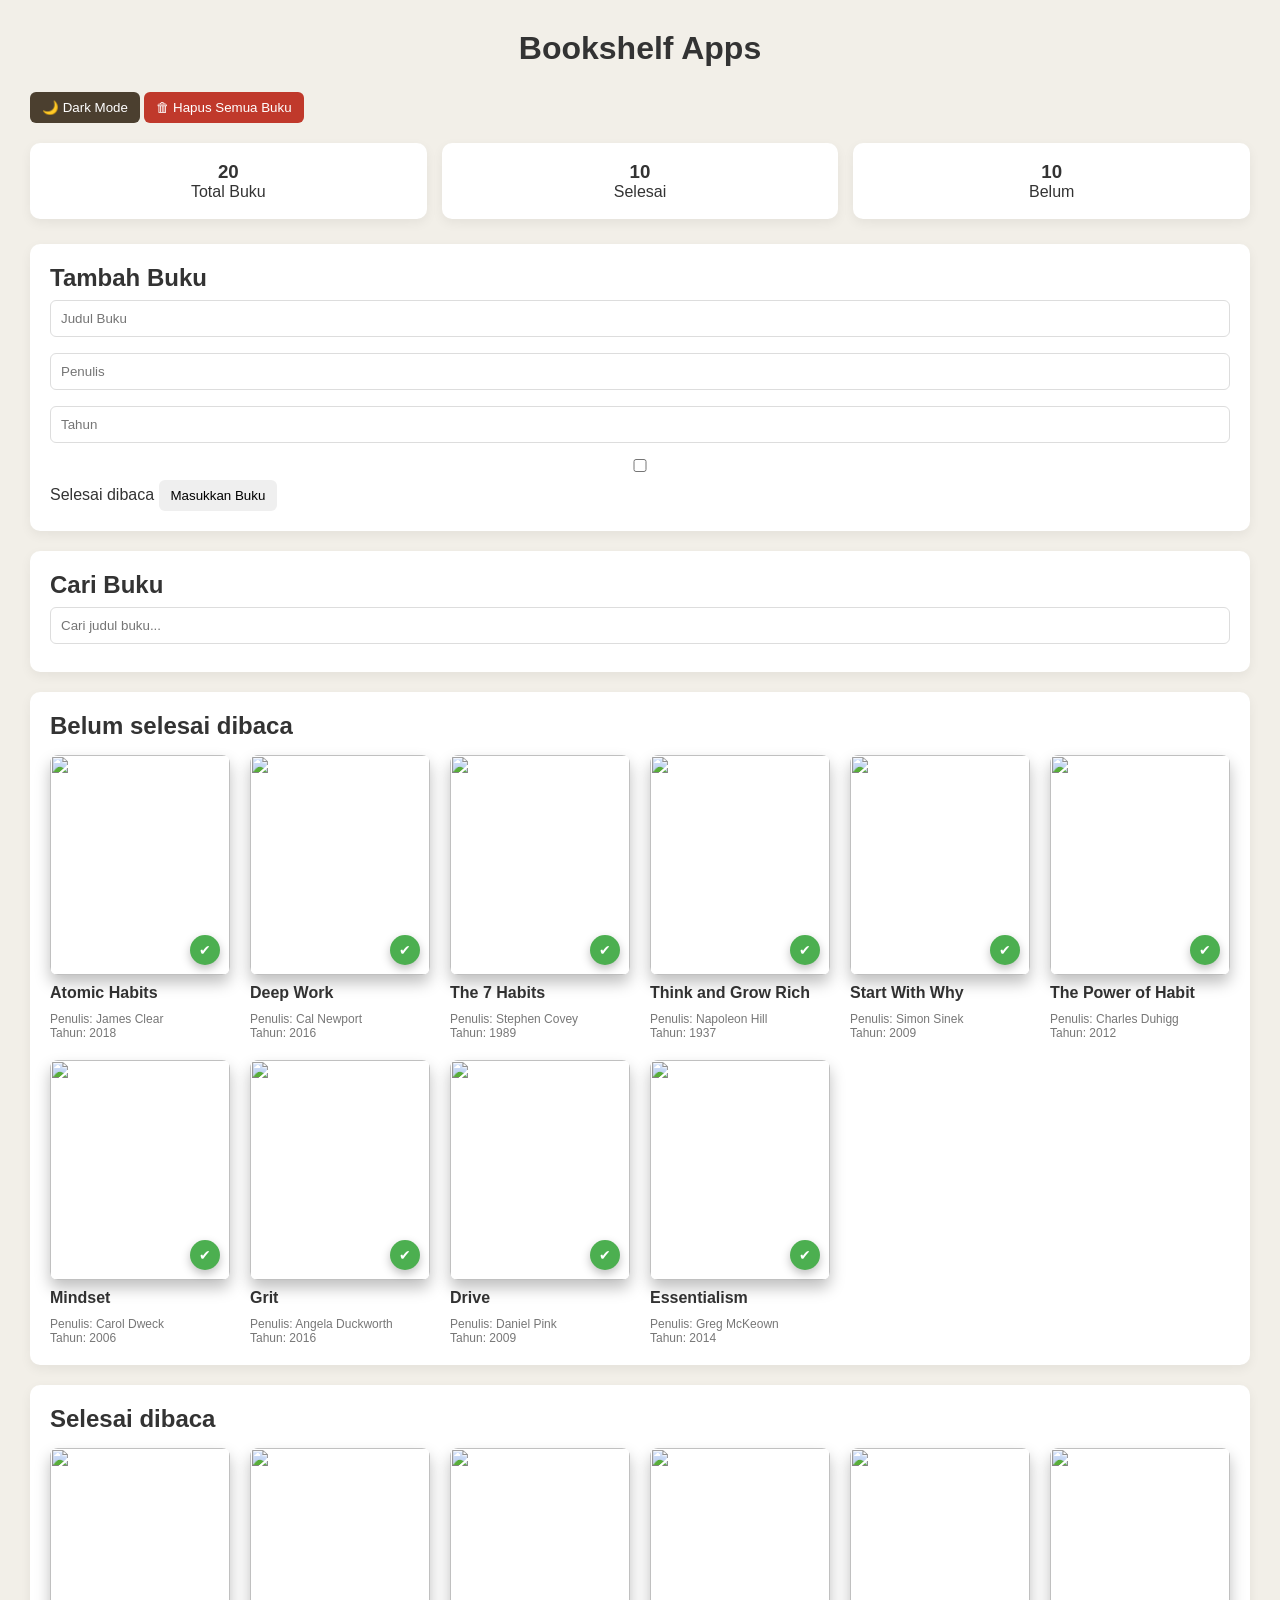
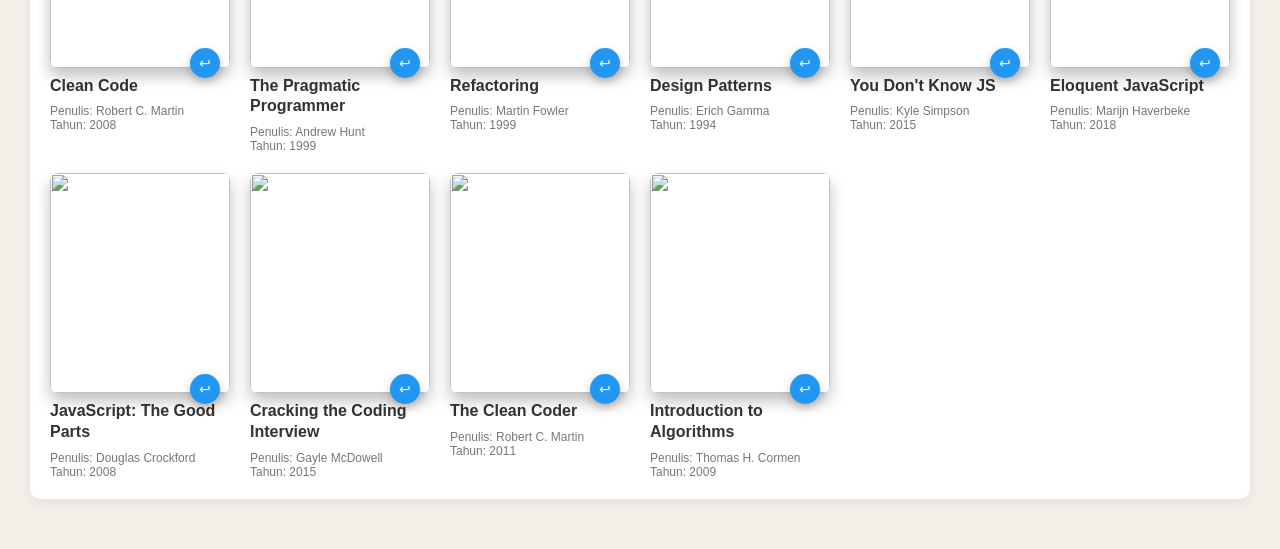
==== index.html @ 5ca9732f "add script and css" ====
<!DOCTYPE html>
<html lang="id">
<head>
  <meta charset="UTF-8">
  <meta name="viewport" content="width=device-width, initial-scale=1.0">
  <title>Bookshelf Apps</title>
  <link rel="stylesheet" href="style.css">
</head>

<body>

<h1>Bookshelf Apps</h1>

<button id="toggleDark">🌙 Dark Mode</button>
<button id="resetBooks">🗑 Hapus Semua Buku</button>

<div class="stats">

  <div class="stat">
    <h3 id="totalBooks">0</h3>
    <p>Total Buku</p>
  </div>

  <div class="stat">
    <h3 id="completeBooks">0</h3>
    <p>Selesai</p>
  </div>

  <div class="stat">
    <h3 id="incompleteBooks">0</h3>
    <p>Belum</p>
  </div>

</div>

<section>
<h2>Tambah Buku</h2>

<form id="bookForm" data-testid="bookForm">

<input
id="bookFormTitle"
data-testid="bookFormTitleInput"
type="text"
placeholder="Judul Buku"
required
>

<input
id="bookFormAuthor"
data-testid="bookFormAuthorInput"
type="text"
placeholder="Penulis"
required
>

<input
id="bookFormYear"
data-testid="bookFormYearInput"
type="number"
placeholder="Tahun"
required
>

<label>
<input
id="bookFormIsComplete"
data-testid="bookFormIsCompleteCheckbox"
type="checkbox"
>
Selesai dibaca
</label>

<button
id="bookFormSubmit"
data-testid="bookFormSubmitButton"
type="submit"
>
Masukkan Buku
</button>

</form>
</section>

<section>

<h2>Cari Buku</h2>

<input
id="searchBookTitle"
data-testid="searchBookFormTitleInput"
type="text"
placeholder="Cari judul buku..."
>

</section>

<div class="bookshelf-container">

<section class="shelf">

<h2>Belum selesai dibaca</h2>

<div
id="incompleteBookList"
data-testid="incompleteBookList"
></div>

</section>

<section class="shelf">

<h2>Selesai dibaca</h2>

<div
id="completeBookList"
data-testid="completeBookList"
></div>

</section>

</div>

<div id="editModal" class="modal">

<div class="modal-content">

<h2>Edit Buku</h2>

<input id="editTitle" type="text" placeholder="Judul Buku">
<input id="editAuthor" type="text" placeholder="Penulis">
<input id="editYear" type="number" placeholder="Tahun">

<label>
<input id="editComplete" type="checkbox">
Selesai dibaca
</label>

<div class="modal-buttons">
<button id="saveEdit">Simpan</button>
<button class="cancel-btn" onclick="closeModal()">Batal</button>
</div>

</div>

</div>

<script src="main.js"></script>

</body>
</html>
---- style.css ----
*{
box-sizing:border-box;
margin:0;
padding:0;
font-family:Segoe UI,Arial,sans-serif;
}

/* BODY */

body{
background:#f2efe8;
padding:30px;
color:#333;
}

.dark{
background:#1e1e1e;
color:#eee;
}

/* TITLE */

h1{
text-align:center;
margin-bottom:25px;
font-weight:600;
}

/* BUTTON */

button{
padding:8px 12px;
border:none;
border-radius:6px;
cursor:pointer;
}

/* DARK MODE */

#toggleDark{
margin-bottom:20px;
background:#4b3f2f;
color:white;
}

/* RESET BUTTON */

#resetBooks{
background:#c0392b;
color:white;
margin-bottom:20px;
}

/* STATS */

.stats{
display:flex;
gap:15px;
margin-bottom:25px;
}

.stat{
flex:1;
background:white;
padding:18px;
border-radius:10px;
text-align:center;
box-shadow:0 4px 12px rgba(0,0,0,0.06);
}

.dark .stat{
background:#2c2c2c;
}

/* SECTION */

section{
background:white;
padding:20px;
border-radius:10px;
margin-bottom:20px;
box-shadow:0 4px 12px rgba(0,0,0,0.06);
}

.dark section{
background:#2c2c2c;
}

/* INPUT */

input{
width:100%;
padding:10px;
margin:8px 0;
border:1px solid #ddd;
border-radius:6px;
}

/* BOOK GRID */

#incompleteBookList,
#completeBookList{
display:grid;
grid-template-columns:repeat(auto-fill,minmax(160px,1fr));
gap:20px;
margin-top:15px;
}

/* BOOK CARD */

.book{
position:relative;
display:flex;
flex-direction:column;

background:none;
border:none;
padding:0;

transition:0.2s;
}



.dark .book{
background:#2c2c2c;
border-color:#444;
}

.book:hover{
transform:translateY(-5px);
}

/* BOOK IMAGE */

.book img{
width:100%;
height:220px;
object-fit:cover;

border-radius:8px;

box-shadow:
0 8px 15px rgba(0,0,0,0.25);

margin-bottom:8px;
z-index: 1;
}

.book:hover img{
transform:scale(1.03);
}

/* BOOK TITLE */
.book h3{
margin-bottom:8px;
font-size:16px;
font-weight:600;

line-height:1.3;

}

/* BOOK TEXT */
.book p{
font-size:12px;
color:#777;
margin:0;
}

/* MENU BUTTON */

.menu-button{
position:absolute;
top:8px;
right:8px;
border:none;
background:none;
font-size:18px;
cursor:pointer;
opacity:0;
transition:0.2s;
z-index: 10;
}

.book:hover .menu-button{
opacity:1;
}

/* DROPDOWN MENU */

.book-menu{
position:absolute;
top:38px;
right:8px;

background:white;
border-radius:8px;

box-shadow:0 6px 20px rgba(0,0,0,0.15);

display:none;
flex-direction:column;
overflow:hidden;

z-index:10;
}

.book-menu button{
padding:8px 12px;
background:none;
border:none;
text-align:left;
font-size:13px;
cursor:pointer;
}

.book-menu button:hover{
background:#f3f3f3;
}

.book-menu.show{
display:flex;
}

.dark .book-menu{
background:#3a3a3a;
}

 /* BOOK MENU BUTTON */

.menu-button{
position:absolute;
top:8px;
right:8px;

background:rgba(0,0,0,0.5);
color:white;

border:none;
border-radius:6px;

width:26px;
height:26px;

display:flex;
align-items:center;
justify-content:center;

opacity:0;
transition:0.2s;
}

.book:hover .menu-button{
opacity:1;
}

.dark .book-menu button:hover{
background:#4a4a4a;
}

.book-menu.show{
display:flex;
}

.toggle-btn{

position:absolute;
bottom:75px;
right:10px;

width:30px;
height:30px;

border-radius:50%;
border:none;

background:#4CAF50;
color:white;

font-size:14px;

display:flex;
align-items:center;
justify-content:center;

cursor:pointer;

box-shadow:0 4px 10px rgba(0,0,0,0.25);

transition:0.2s;

z-index:5;

}

.toggle-btn:hover{

transform:scale(1.1);

}

.book.complete .toggle-btn{
background:#2196F3;
}

/* MODAL */

.modal{
position:fixed;
top:0;
left:0;
width:100%;
height:100%;
background:rgba(0,0,0,0.45);
backdrop-filter:blur(4px);
display:none;
justify-content:center;
align-items:center;
z-index:1000;
}

/* MODAL BOX */

.modal-content{
background:white;
padding:25px;
border-radius:12px;
width:320px;
box-shadow:0 10px 25px rgba(0,0,0,0.15);
animation:modalFade 0.25s ease;
}

.dark .modal-content{
background:#2c2c2c;
}

/* MODAL TITLE */

.modal-content h2{
text-align:center;
margin-bottom:15px;
}

/* MODAL INPUT */

.modal-content input{
margin-bottom:10px;
}

/* MODAL LABEL */

.modal-content label{
display:flex;
align-items:center;
gap:6px;
margin-bottom:15px;
font-size:14px;
}

/* MODAL BUTTONS */

.modal-buttons{
display:flex;
justify-content:flex-end;
gap:10px;
}

#saveEdit{
background:#4CAF50;
color:white;
}

.cancel-btn{
background:#ddd;
}

/* MODAL ANIMATION */

@keyframes modalFade{

from{
opacity:0;
transform:translateY(-10px) scale(0.95);
}

to{
opacity:1;
transform:translateY(0) scale(1);
}

}

/* MOBILE */

@media (max-width:600px){

#incompleteBookList,
#completeBookList{
grid-template-columns:1fr;
}

}
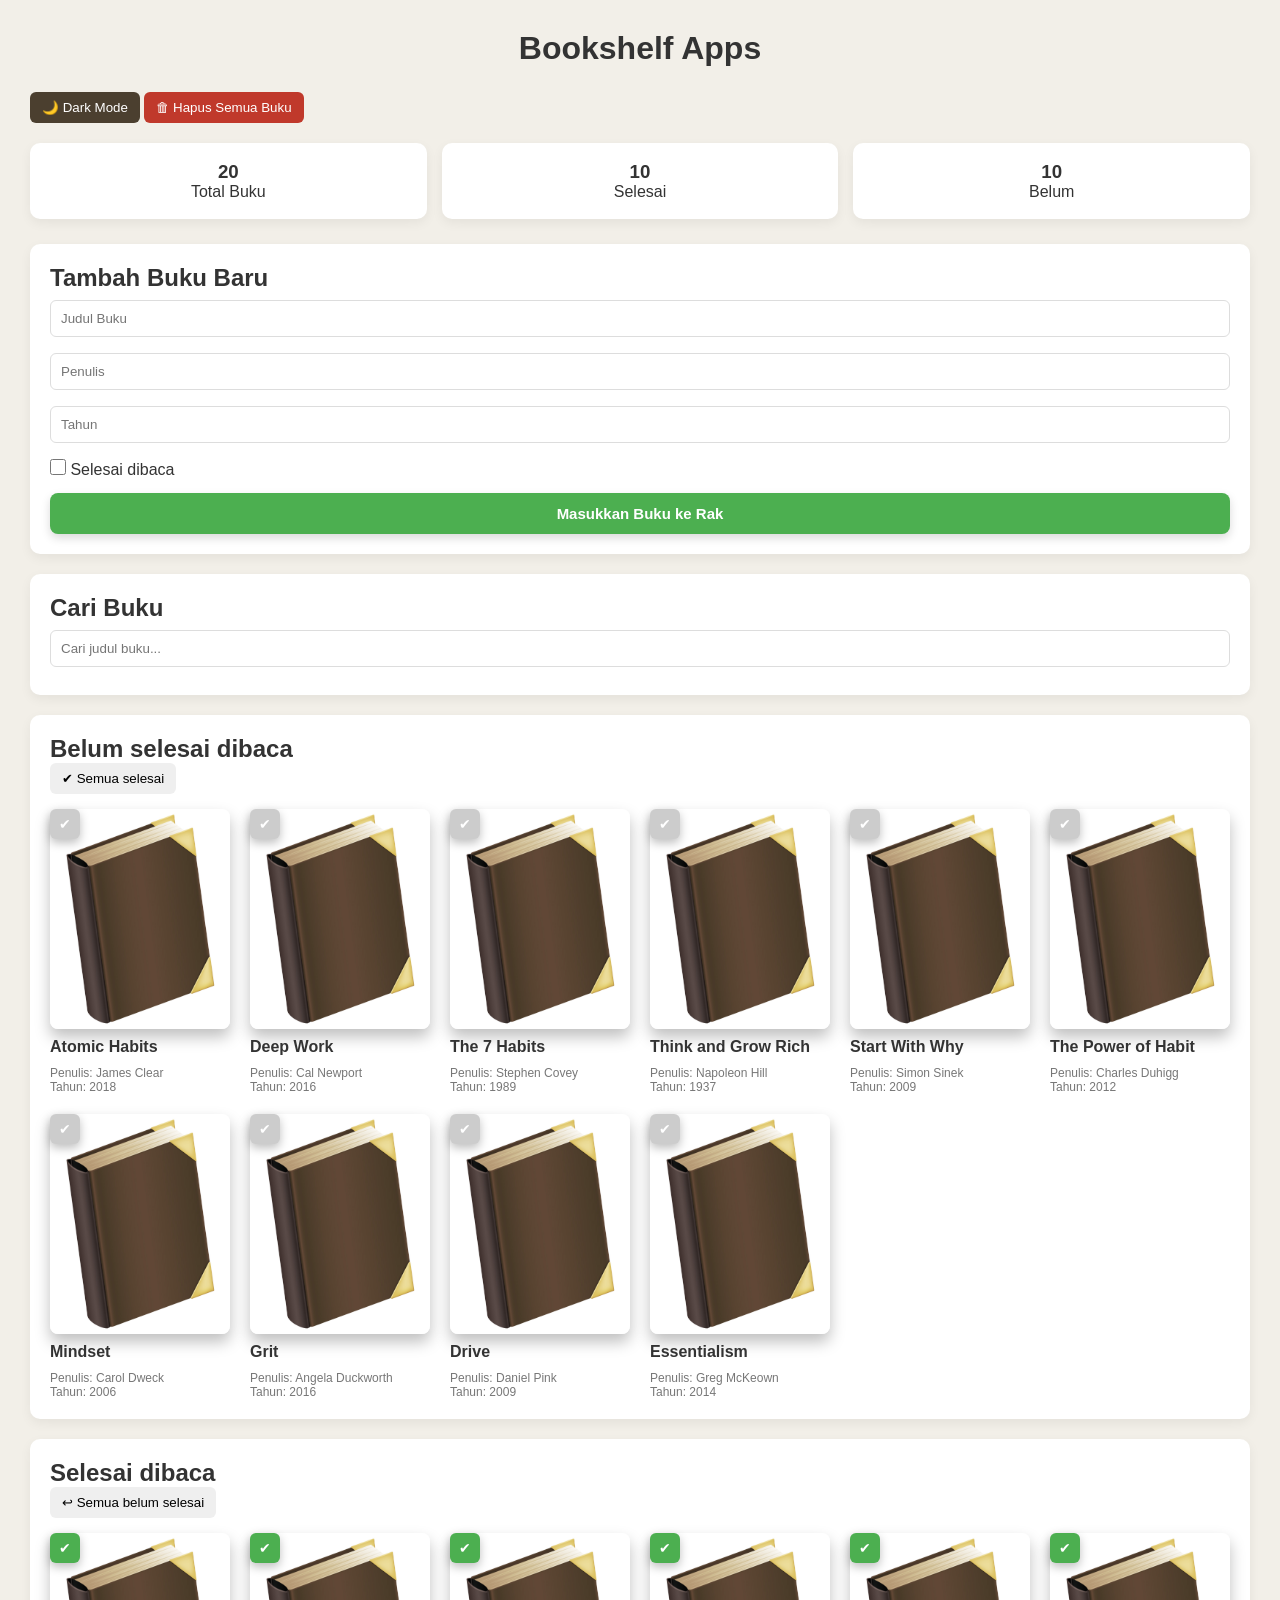
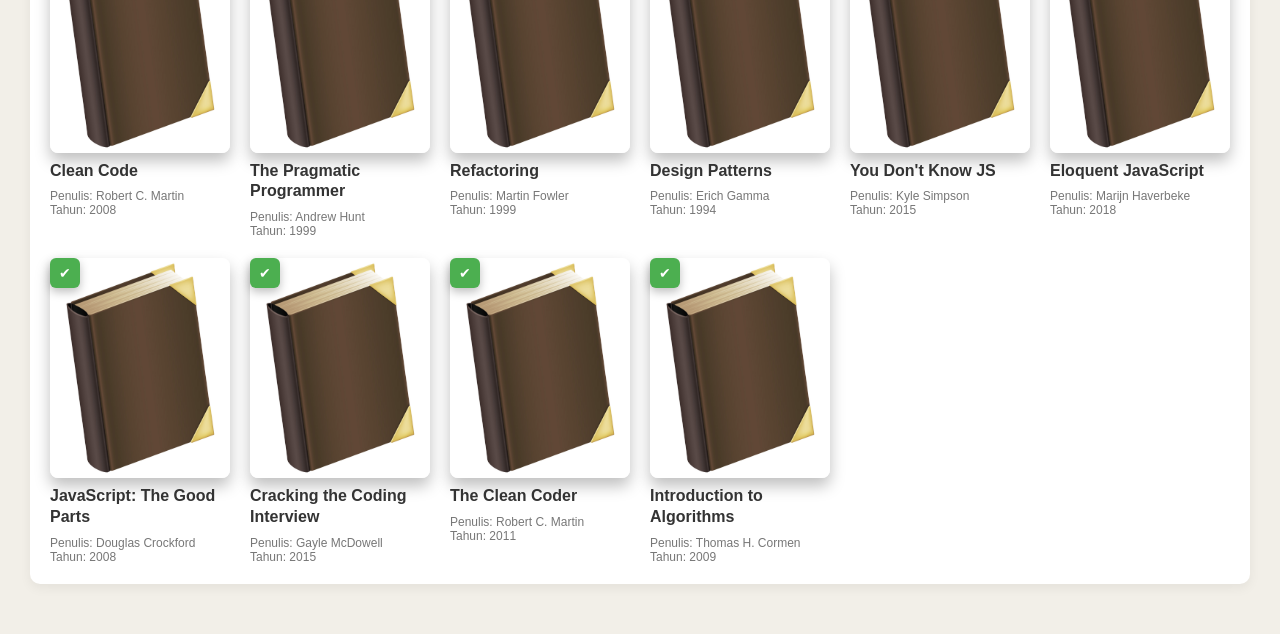
==== commit 90f7f2c1: "clean code main.js" ====
--- a/index.html
+++ b/index.html
@@ -34,7 +34,7 @@
 </div>
 
 <section>
-<h2>Tambah Buku</h2>
+<h2>Tambah Buku Baru</h2>
 
 <form id="bookForm" data-testid="bookForm">
 
@@ -76,7 +76,7 @@
 data-testid="bookFormSubmitButton"
 type="submit"
 >
-Masukkan Buku
+Masukkan Buku ke Rak
 </button>
 
 </form>
@@ -100,6 +100,7 @@
 <section class="shelf">
 
 <h2>Belum selesai dibaca</h2>
+<button id="markAllComplete">✔ Semua selesai</button>
 
 <div
 id="incompleteBookList"
@@ -111,6 +112,7 @@
 <section class="shelf">
 
 <h2>Selesai dibaca</h2>
+<button id="markAllIncomplete">↩ Semua belum selesai</button>
 
 <div
 id="completeBookList"
@@ -148,4 +150,7 @@
 <script src="main.js"></script>
 
 </body>
+
+<div id="toast"></div>
+
 </html>
--- a/style.css
+++ b/style.css
@@ -34,6 +34,47 @@
 border-radius:6px;
 cursor:pointer;
 }
+
+#bookForm button{
+
+width:100%;
+
+margin-top:10px;
+padding:12px;
+
+font-size:15px;
+font-weight:600;
+
+background:#4CAF50;
+color:white;
+
+border:none;
+border-radius:8px;
+
+cursor:pointer;
+
+transition:all 0.2s ease;
+
+box-shadow:0 4px 10px rgba(0,0,0,0.15);
+
+}
+
+#bookForm button:hover{
+
+background:#43a047;
+
+transform:translateY(-1px);
+
+box-shadow:0 6px 14px rgba(0,0,0,0.18);
+
+}
+
+#bookForm button:active{
+
+transform:scale(0.98);
+
+}
+
 
 /* DARK MODE */
 
@@ -116,11 +157,11 @@
 background:none;
 border:none;
 padding:0;
+overflow: visible;
 
 transition:0.2s;
-}
-
-
+z-index:1;
+}
 
 .dark .book{
 background:#2c2c2c;
@@ -129,6 +170,7 @@
 
 .book:hover{
 transform:translateY(-5px);
+z-index: 50;
 }
 
 /* BOOK IMAGE */
@@ -144,11 +186,10 @@
 0 8px 15px rgba(0,0,0,0.25);
 
 margin-bottom:8px;
-z-index: 1;
 }
 
 .book:hover img{
-transform:scale(1.03);
+transform:scale(1.02);
 }
 
 /* BOOK TITLE */
@@ -266,43 +307,62 @@
 .toggle-btn{
 
 position:absolute;
-bottom:75px;
-right:10px;
+display:flex;
+align-items:center;
+justify-content:center;
 
 width:30px;
 height:30px;
-
-border-radius:50%;
-border:none;
-
+border:none;
+font-size:14px;
+color:#fff;
+
+box-shadow:0 4px 10px rgba(0,0,0,0.25);
+transition:0.2s;
+z-index:999;
+}
+
+.toggle-btn.incomplete, 
+.toggle-btn.complete:hover{
+background-color: #ccc;
+}
+
+.toggle-btn.complete, 
+.toggle-btn.incomplete:hover{
 background:#4CAF50;
-color:white;
-
-font-size:14px;
-
-display:flex;
-align-items:center;
-justify-content:center;
-
-cursor:pointer;
-
-box-shadow:0 4px 10px rgba(0,0,0,0.25);
-
-transition:0.2s;
-
-z-index:5;
-
-}
-
-.toggle-btn:hover{
-
-transform:scale(1.1);
-
-}
-
-.book.complete .toggle-btn{
-background:#2196F3;
-}
+}
+
+.toggle-btn::after{
+
+content:attr(data-tooltip);
+
+position:absolute;
+transform:translateX(-50%);
+bottom:110%;
+left:90%;
+padding:4px 8px;
+border-radius:5px;
+font-size:11px;
+background:#333;
+color:white;
+white-space:nowrap;
+opacity:0;
+pointer-events:none;
+
+transition:0.5s;
+
+z-index:1;
+
+}
+
+/* muncul saat hover */
+.toggle-btn:hover::after, .toggle-btn.complete{
+opacity:1;
+transition-delay:1.0s;
+
+}
+
+
 
 /* MODAL */
 
@@ -391,6 +451,38 @@
 
 }
 
+#toast{
+
+position:fixed;
+bottom:30px;
+right:30px;
+
+background:#4CAF50;
+color:white;
+
+padding:12px 18px;
+
+border-radius:8px;
+
+font-size:14px;
+font-weight:500;
+
+box-shadow:0 6px 15px rgba(0,0,0,0.2);
+
+opacity:0;
+transform:translateY(20px);
+
+transition:0.3s;
+
+z-index:999;
+
+}
+
+#toast.show{
+opacity:1;
+transform:translateY(0);
+}
+
 /* MOBILE */
 
 @media (max-width:600px){
@@ -402,3 +494,16 @@
 
 }
 
+input[type="checkbox"]{
+width:16px;
+height:16px;
+cursor:pointer;
+accent-color:#4CAF50;
+}
+
+input[type="checkbox"]{
+width:16px;
+height:16px;
+cursor:pointer;
+accent-color:#4CAF50;
+}
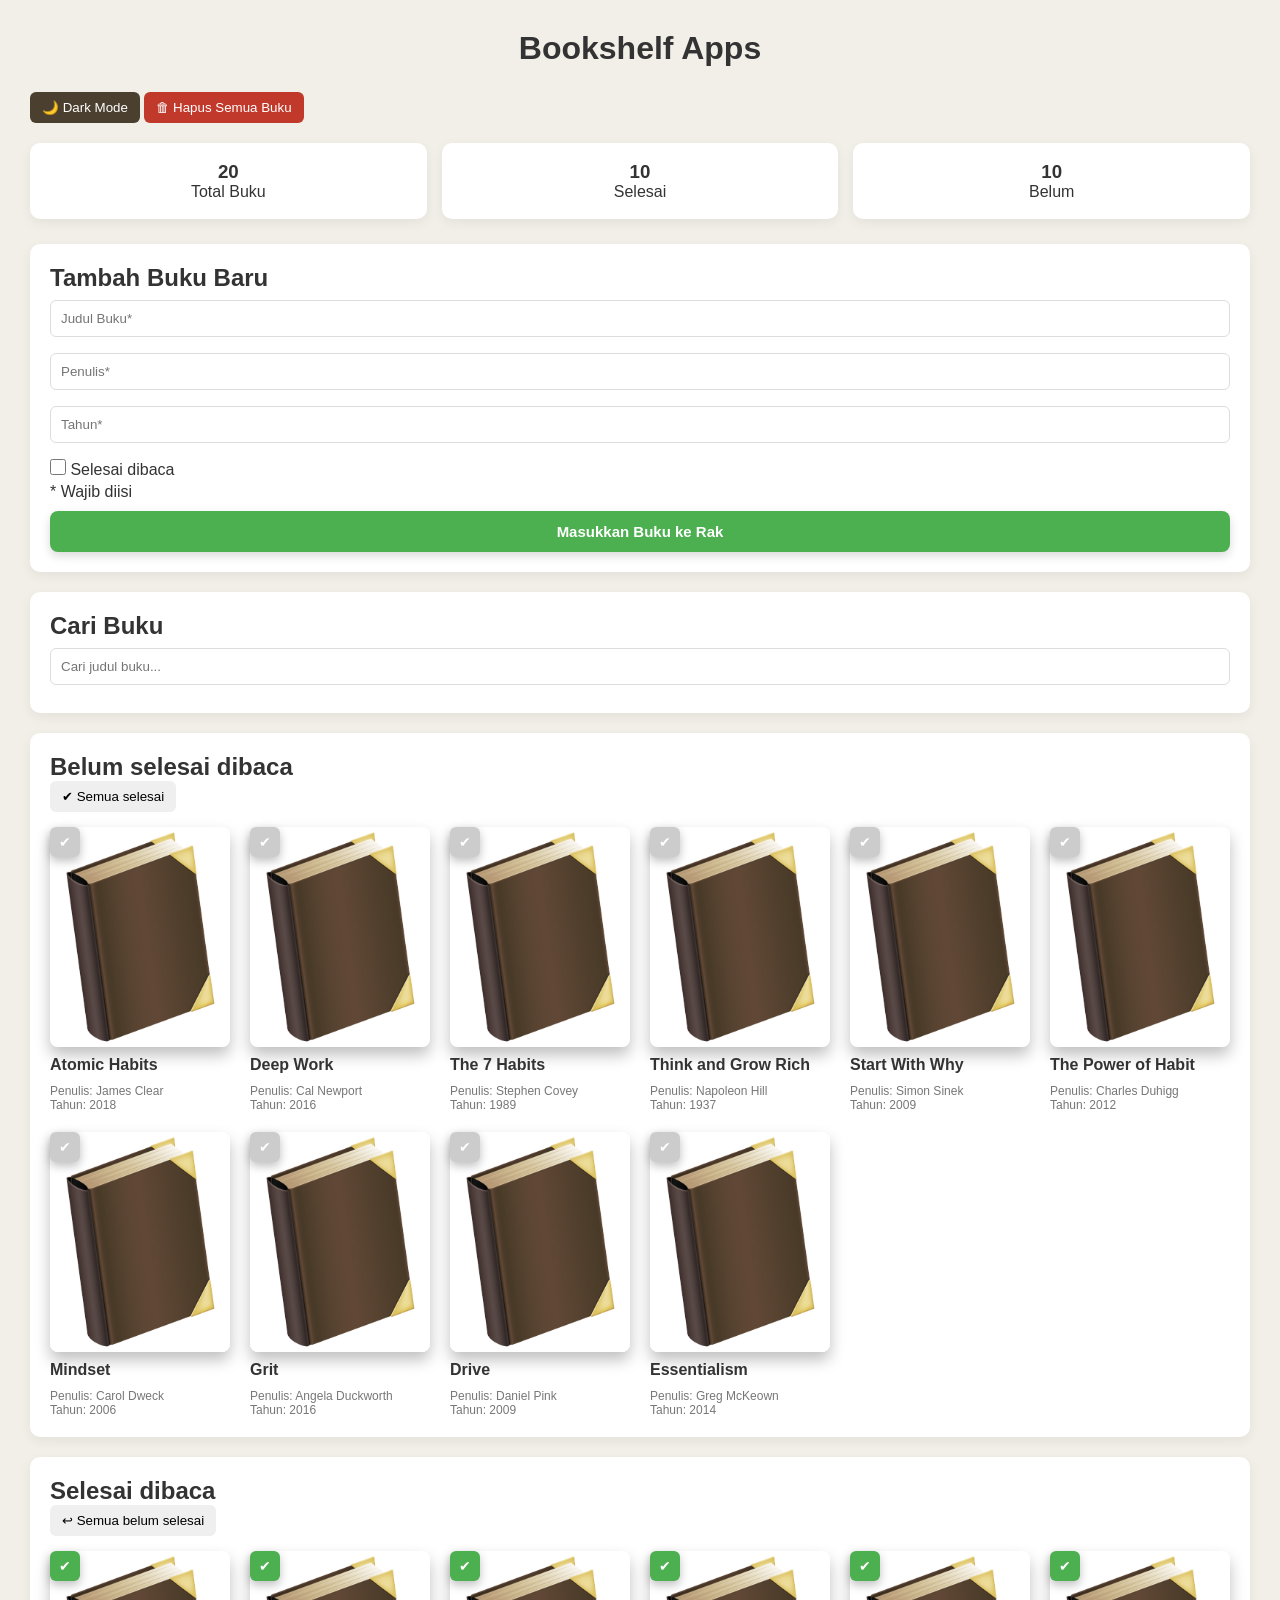
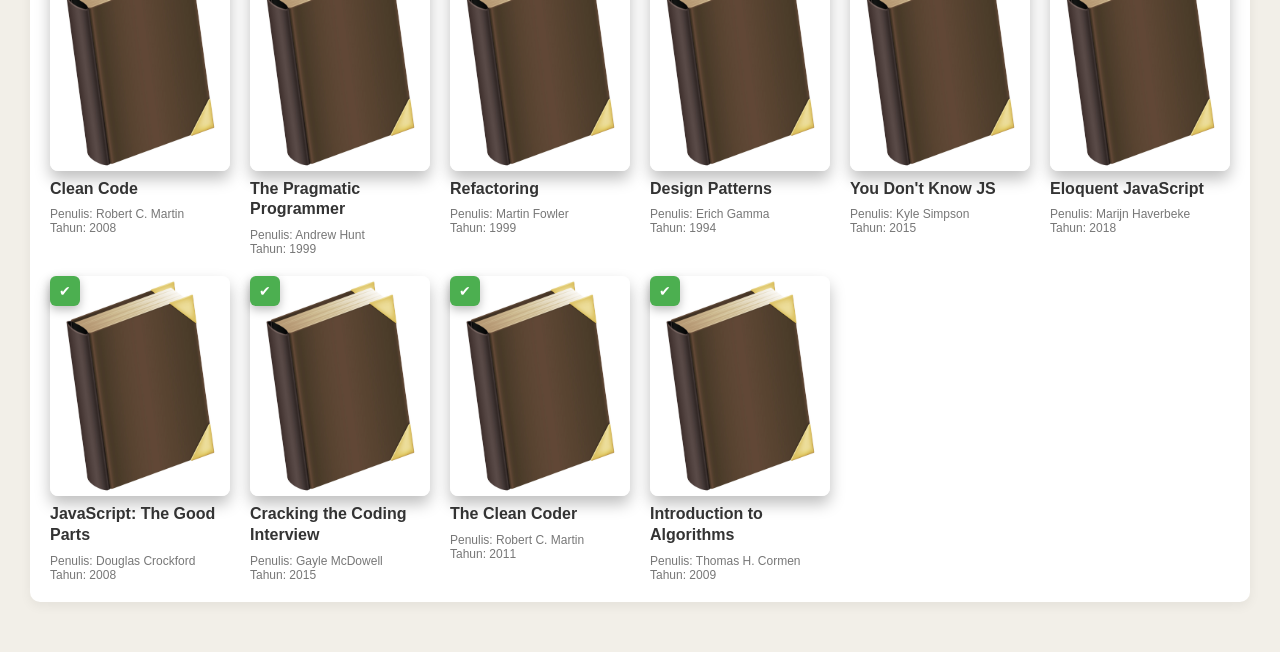
==== commit f3981c75: "clean code index.js" ====
--- a/index.html
+++ b/index.html
@@ -1,156 +1,119 @@
 <!DOCTYPE html>
 <html lang="id">
-<head>
-  <meta charset="UTF-8">
-  <meta name="viewport" content="width=device-width, initial-scale=1.0">
-  <title>Bookshelf Apps</title>
-  <link rel="stylesheet" href="style.css">
-</head>
+  <head>
+    <meta charset="UTF-8">
+    <meta name="viewport" content="width=device-width, initial-scale=1.0">
+    <title>Bookshelf Apps</title>
+    <link rel="stylesheet" href="style.css">
+  </head>
 
-<body>
+  <div id="toast"></div>
 
-<h1>Bookshelf Apps</h1>
+  <body>
 
-<button id="toggleDark">🌙 Dark Mode</button>
-<button id="resetBooks">🗑 Hapus Semua Buku</button>
+    <h1>Bookshelf Apps</h1>
 
-<div class="stats">
+    <button id="toggleDark">🌙 Dark Mode</button>
+    <button id="resetBooks">🗑 Hapus Semua Buku</button>
 
-  <div class="stat">
-    <h3 id="totalBooks">0</h3>
-    <p>Total Buku</p>
-  </div>
+    <div class="stats">
+      <div class="stat">
+        <h3 id="totalBooks">0</h3>
+        <p>Total Buku</p>
+      </div>
 
-  <div class="stat">
-    <h3 id="completeBooks">0</h3>
-    <p>Selesai</p>
-  </div>
+      <div class="stat">
+        <h3 id="completeBooks">0</h3>
+        <p>Selesai</p>
+      </div>
 
-  <div class="stat">
-    <h3 id="incompleteBooks">0</h3>
-    <p>Belum</p>
-  </div>
+      <div class="stat">
+        <h3 id="incompleteBooks">0</h3>
+        <p>Belum</p>
+      </div>
+    </div>
 
-</div>
+    <section>
+      <h2>Tambah Buku Baru</h2>
 
-<section>
-<h2>Tambah Buku Baru</h2>
+      <form id="bookForm" data-testid="bookForm">
 
-<form id="bookForm" data-testid="bookForm">
+        <input id="bookFormTitle" data-testid="bookFormTitleInput"
+        type="text" placeholder="Judul Buku*" required>
 
-<input
-id="bookFormTitle"
-data-testid="bookFormTitleInput"
-type="text"
-placeholder="Judul Buku"
-required
->
+        <input id="bookFormAuthor" data-testid="bookFormAuthorInput"
+        type="text" placeholder="Penulis*" required>
 
-<input
-id="bookFormAuthor"
-data-testid="bookFormAuthorInput"
-type="text"
-placeholder="Penulis"
-required
->
+        <input id="bookFormYear" data-testid="bookFormYearInput" 
+        type="number" placeholder="Tahun*" required>
 
-<input
-id="bookFormYear"
-data-testid="bookFormYearInput"
-type="number"
-placeholder="Tahun"
-required
->
+        <label>
+          <input id="bookFormIsComplete" 
+          data-testid="bookFormIsCompleteCheckbox" type="checkbox">
+          Selesai dibaca
+        </label>
 
-<label>
-<input
-id="bookFormIsComplete"
-data-testid="bookFormIsCompleteCheckbox"
-type="checkbox"
->
-Selesai dibaca
-</label>
+        <p>* Wajib diisi</p>
 
-<button
-id="bookFormSubmit"
-data-testid="bookFormSubmitButton"
-type="submit"
->
-Masukkan Buku ke Rak
-</button>
+        <button id="bookFormSubmit" data-testid="bookFormSubmitButton"
+        type="submit">
+          Masukkan Buku ke Rak
+        </button>
 
-</form>
-</section>
+      </form>
+    </section>
 
-<section>
+    <section>
+      <h2>Cari Buku</h2>
+      <input id="searchBookTitle" 
+      data-testid="searchBookFormTitleInput" type="text"
+      placeholder="Cari judul buku...">
+    </section>
 
-<h2>Cari Buku</h2>
+    <div class="bookshelf-container">
 
-<input
-id="searchBookTitle"
-data-testid="searchBookFormTitleInput"
-type="text"
-placeholder="Cari judul buku..."
->
+      <section class="shelf">
+        <h2>Belum selesai dibaca</h2>
+        <button id="markAllComplete">✔ Semua selesai</button>
 
-</section>
+        <div id="incompleteBookList" 
+        data-testid="incompleteBookList"></div>
+      </section>
 
-<div class="bookshelf-container">
+      <section class="shelf">
+        <h2>Selesai dibaca</h2>
+        <button id="markAllIncomplete">
+          ↩ Semua belum selesai
+        </button>
 
-<section class="shelf">
+        <div id="completeBookList"
+        data-testid="completeBookList"></div>
+      </section>
+    </div>
 
-<h2>Belum selesai dibaca</h2>
-<button id="markAllComplete">✔ Semua selesai</button>
+    <div id="editModal" class="modal">
 
-<div
-id="incompleteBookList"
-data-testid="incompleteBookList"
-></div>
+      <div class="modal-content">
 
-</section>
+        <h2>Edit Buku</h2>
 
-<section class="shelf">
+        <input id="editTitle" type="text" placeholder="Judul Buku">
+        <input id="editAuthor" type="text" placeholder="Penulis">
+        <input id="editYear" type="number" placeholder="Tahun">
 
-<h2>Selesai dibaca</h2>
-<button id="markAllIncomplete">↩ Semua belum selesai</button>
+        <label>
+          <input id="editComplete" type="checkbox">
+          Selesai dibaca
+        </label>
 
-<div
-id="completeBookList"
-data-testid="completeBookList"
-></div>
+        <div class="modal-buttons">
+          <button id="saveEdit">Simpan</button>
+          <button class="cancel-btn" onclick="closeModal()">Batal</button>
+        </div>
+      </div>
+    </div>
 
-</section>
+    <script src="main.js"></script>
 
-</div>
-
-<div id="editModal" class="modal">
-
-<div class="modal-content">
-
-<h2>Edit Buku</h2>
-
-<input id="editTitle" type="text" placeholder="Judul Buku">
-<input id="editAuthor" type="text" placeholder="Penulis">
-<input id="editYear" type="number" placeholder="Tahun">
-
-<label>
-<input id="editComplete" type="checkbox">
-Selesai dibaca
-</label>
-
-<div class="modal-buttons">
-<button id="saveEdit">Simpan</button>
-<button class="cancel-btn" onclick="closeModal()">Batal</button>
-</div>
-
-</div>
-
-</div>
-
-<script src="main.js"></script>
-
-</body>
-
-<div id="toast"></div>
-
+  </body>
 </html>
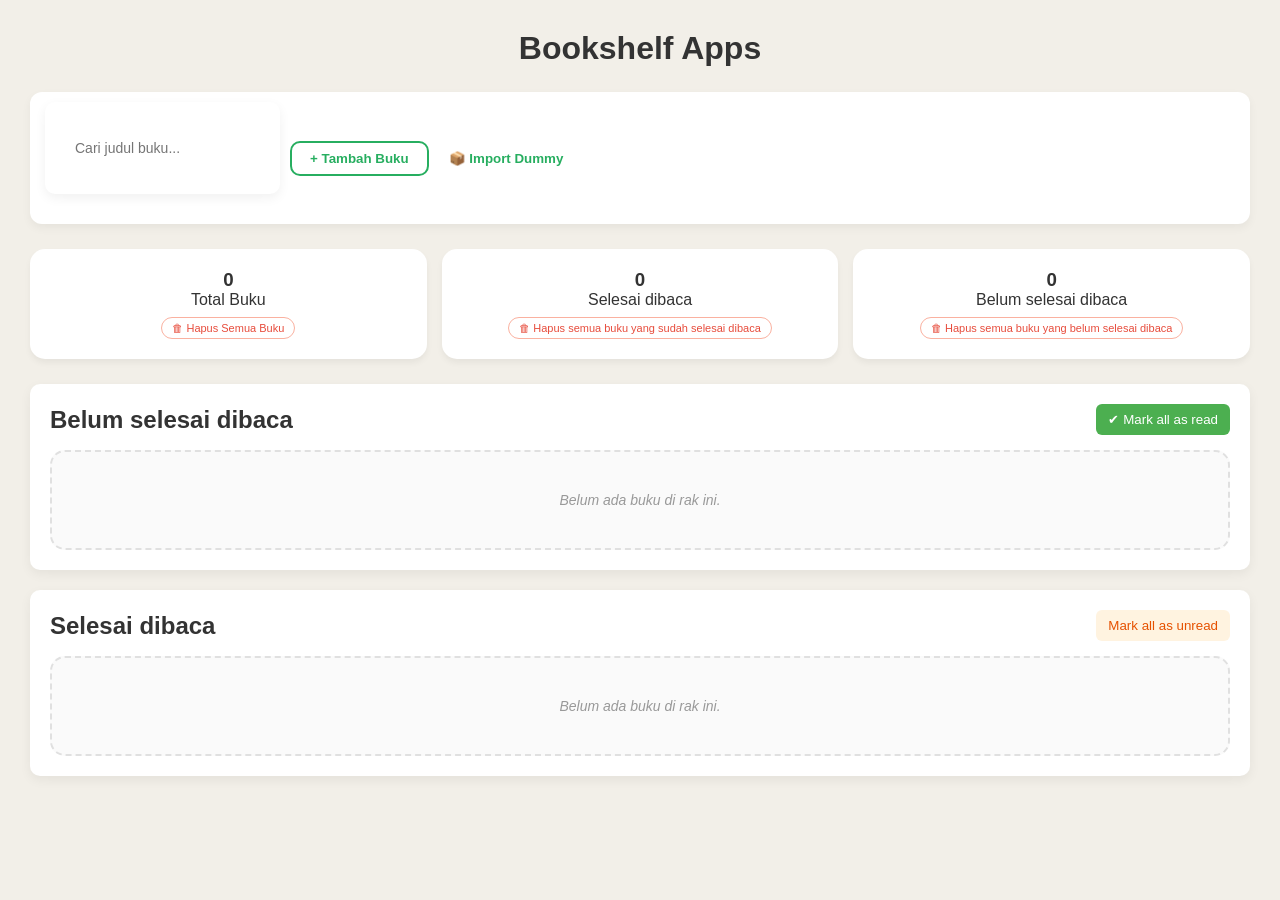
==== commit 6c107a19: "Fixed different project than Dicoding" ====
--- a/index.html
+++ b/index.html
@@ -13,93 +13,118 @@
 
     <h1>Bookshelf Apps</h1>
 
-    <button id="toggleDark">🌙 Dark Mode</button>
-    <button id="resetBooks">🗑 Hapus Semua Buku</button>
+    <div class="top-bar">
+      <section class="search-section">
+          <input id="searchBookTitle" type="text" placeholder="Cari judul buku...">
+      </section>
+      
+
+      <button id="openAddModal"> + Tambah Buku</button>
+      <button id="btnImport" class="action-btn-outline">📦 Import Dummy</button>
+    </div>
 
     <div class="stats">
       <div class="stat">
         <h3 id="totalBooks">0</h3>
         <p>Total Buku</p>
+        <button class="delete-shelf-btn" id="resetBooks">🗑 Hapus Semua Buku</button>
       </div>
 
       <div class="stat">
         <h3 id="completeBooks">0</h3>
-        <p>Selesai</p>
+        <p>Selesai dibaca</p>
+        <button class="delete-shelf-btn" id="clearComplete">🗑 Hapus semua buku yang sudah selesai dibaca</button>
       </div>
 
       <div class="stat">
         <h3 id="incompleteBooks">0</h3>
-        <p>Belum</p>
+        <p>Belum selesai dibaca</p>
+        <button class="delete-shelf-btn" id="clearIncomplete">🗑 Hapus semua buku yang belum selesai dibaca</button>
       </div>
     </div>
 
-    <section>
-      <h2>Tambah Buku Baru</h2>
-
-      <form id="bookForm" data-testid="bookForm">
-
-        <input id="bookFormTitle" data-testid="bookFormTitleInput"
-        type="text" placeholder="Judul Buku*" required>
-
-        <input id="bookFormAuthor" data-testid="bookFormAuthorInput"
-        type="text" placeholder="Penulis*" required>
-
-        <input id="bookFormYear" data-testid="bookFormYearInput" 
-        type="number" placeholder="Tahun*" required>
-
-        <label>
-          <input id="bookFormIsComplete" 
-          data-testid="bookFormIsCompleteCheckbox" type="checkbox">
-          Selesai dibaca
-        </label>
-
-        <p>* Wajib diisi</p>
-
-        <button id="bookFormSubmit" data-testid="bookFormSubmitButton"
-        type="submit">
-          Masukkan Buku ke Rak
-        </button>
-
-      </form>
-    </section>
-
-    <section>
-      <h2>Cari Buku</h2>
-      <input id="searchBookTitle" 
-      data-testid="searchBookFormTitleInput" type="text"
-      placeholder="Cari judul buku...">
-    </section>
+    
 
     <div class="bookshelf-container">
 
       <section class="shelf">
-        <h2>Belum selesai dibaca</h2>
-        <button id="markAllComplete">✔ Semua selesai</button>
-
+        <div class="shelf-header">
+          <h2>Belum selesai dibaca</h2>
+          <button class="bulk-btn-complete" id="markAllComplete">
+            ✔ Mark all as read
+          </button>
+        </div>
         <div id="incompleteBookList" 
         data-testid="incompleteBookList"></div>
       </section>
 
       <section class="shelf">
-        <h2>Selesai dibaca</h2>
-        <button id="markAllIncomplete">
-          ↩ Semua belum selesai
-        </button>
-
+        <div class="shelf-header">
+          <h2>Selesai dibaca</h2>
+          <button class="bulk-btn-incomplete" id="markAllIncomplete">
+             Mark all as unread
+          </button>
+        </div>
         <div id="completeBookList"
         data-testid="completeBookList"></div>
       </section>
     </div>
 
-    <div id="editModal" class="modal">
+    <div id="addBookModal" class="modal">
 
       <div class="modal-content">
+        <h2>Tambah Buku</h2>
+        <form id="bookForm">
 
+          <input type="text" id="bookFormTitle" 
+          placeholder="Judul buku*"required>
+
+          <input type="text" id="bookFormAuthor" 
+          placeholder="Penulis*" required>
+
+          <input type="number" id="bookFormYear" 
+          placeholder="Tahun*" required>
+
+          
+          <div class="form-group">
+            <label for="bookFormCover">Link Cover Buku</label>
+            <input id="bookFormCover" type="url" placeholder="https://example.com/image.jpg">
+          </div>
+
+
+          <p>* Wajib diisi</p>
+
+          
+
+          <label>
+            <input type="checkbox" id="bookFormIsComplete">
+            Selesai dibaca
+          </label> 
+
+          
+          
+          <div class="modal-buttons">
+            <button type="button" id="closeAddModal" class="btn-cancel">Batal</button>
+            <button type="submit" class="btn-submit">
+               Tambahkan Buku
+            </button>
+
+          
+
+          </div>
+
+        </form>
+      </div>
+    </div>
+
+    <div id="editModal" class="modal">
+      <div class="modal-content">
         <h2>Edit Buku</h2>
 
         <input id="editTitle" type="text" placeholder="Judul Buku">
         <input id="editAuthor" type="text" placeholder="Penulis">
         <input id="editYear" type="number" placeholder="Tahun">
+        <input id="cover" type="url" placeholder="Link Cover Buku">
 
         <label>
           <input id="editComplete" type="checkbox">
@@ -107,13 +132,13 @@
         </label>
 
         <div class="modal-buttons">
-          <button id="saveEdit">Simpan</button>
-          <button class="cancel-btn" onclick="closeModal()">Batal</button>
+          <button id="saveEdit" type="submit" class="btn-submit">Simpan</button>
+          <button type="button" class="btn-cancel" id="closeEditModal">Batal</button>
         </div>
       </div>
     </div>
 
-    <script src="main.js"></script>
+    <script type="module" src="js/main.js"></script>
 
   </body>
 </html>
--- a/style.css
+++ b/style.css
@@ -12,12 +12,6 @@
 padding:30px;
 color:#333;
 }
-
-.dark{
-background:#1e1e1e;
-color:#eee;
-}
-
 /* TITLE */
 
 h1{
@@ -35,82 +29,77 @@
 cursor:pointer;
 }
 
+.action-btn-outline {
+    padding: 10px;
+    border-radius: 10px;
+    border: 1px solid var(--border-color);
+    background: var(--card-bg);
+    cursor: pointer;
+    transition: 0.3s;
+    font-weight: 600;
+    color: #27ae60;
+    border-color: #27ae60;
+}
+
 #bookForm button{
 
 width:100%;
-
 margin-top:10px;
 padding:12px;
-
 font-size:15px;
 font-weight:600;
-
-background:#4CAF50;
-color:white;
-
 border:none;
 border-radius:8px;
-
 cursor:pointer;
-
 transition:all 0.2s ease;
-
 box-shadow:0 4px 10px rgba(0,0,0,0.15);
 
 }
 
 #bookForm button:hover{
-
-background:#43a047;
-
 transform:translateY(-1px);
-
 box-shadow:0 6px 14px rgba(0,0,0,0.18);
 
 }
 
 #bookForm button:active{
-
 transform:scale(0.98);
-
-}
-
-
-/* DARK MODE */
-
-#toggleDark{
-margin-bottom:20px;
-background:#4b3f2f;
-color:white;
-}
-
-/* RESET BUTTON */
-
-#resetBooks{
-background:#c0392b;
-color:white;
-margin-bottom:20px;
 }
 
 /* STATS */
 
-.stats{
-display:flex;
-gap:15px;
-margin-bottom:25px;
-}
-
-.stat{
-flex:1;
-background:white;
-padding:18px;
-border-radius:10px;
-text-align:center;
-box-shadow:0 4px 12px rgba(0,0,0,0.06);
-}
-
-.dark .stat{
-background:#2c2c2c;
+.stats {
+    display: grid;
+    grid-template-columns: repeat(3, 1fr);
+    gap: 15px;
+    margin-bottom: 25px;
+}
+
+.stat {
+    background: #fff;
+    padding: 20px;
+    border-radius: 15px;
+    text-align: center;
+    position: relative; /* For the delete button positioning */
+    box-shadow: 0 4px 6px rgba(0,0,0,0.05);
+}
+
+/* Individual Delete Buttons in Stats */
+.delete-shelf-btn {
+    background: transparent;
+    color: #e74c3c;
+    border: 1px solid #fab1a0;
+    padding: 4px 10px;
+    border-radius: 15px;
+    font-size: 11px;
+    margin-top: 8px;
+    cursor: pointer;
+    transition: 0.2s;
+}
+
+.delete-shelf-btn:hover {
+    background: #e74c3c;
+    color: white;
 }
 
 /* SECTION */
@@ -123,8 +112,39 @@
 box-shadow:0 4px 12px rgba(0,0,0,0.06);
 }
 
-.dark section{
-background:#2c2c2c;
+.top-bar {
+    display: flex;
+    gap: 10px;
+    align-items: center;
+    background: white;
+    padding: 10px 15px;
+    border-radius: 12px;
+    box-shadow: 0 4px 10px rgba(0,0,0,0.05);
+    margin-bottom: 25px;
+}
+
+#searchBookTitle {
+    flex: 1; /* Biar input cari mengambil ruang sisa */
+    border: none;
+    outline: none;
+    padding: 10px;
+    font-size: 14px;
+}
+
+#openAddModal {
+    background: white;
+    color: #27ae60;
+    border: 2px solid #27ae60;
+    padding: 8px 18px;
+    border-radius: 10px;
+    display: flex;
+    align-items: center;
+    gap: 8px;
+    font-weight: bold;
+}
+
+#openAddModal:hover {
+    color: #27ae60;
 }
 
 /* INPUT */
@@ -147,25 +167,45 @@
 margin-top:15px;
 }
 
+.bulk-btn-incomplete{
+background:#fff3e0;
+color:#e65100;
+}
+
+.bulk-btn-incomplete:hover{
+background:#e65100;
+color:white;
+}
+
+.bulk-btn-complete{
+background:#4CAF50;
+color:white;
+}
+
+.bulk-btn-complete:hover{
+
+background:#43a047;
+
+}
+
+.shelf-header{
+display:flex;
+align-items:center;
+justify-content:space-between;
+margin-bottom:15px;
+}
+
 /* BOOK CARD */
 
 .book{
 position:relative;
 display:flex;
 flex-direction:column;
-
-background:none;
-border:none;
-padding:0;
-overflow: visible;
-
+background: #ffffff;
+padding: 10px;
+border-radius: 15px;
 transition:0.2s;
 z-index:1;
-}
-
-.dark .book{
-background:#2c2c2c;
-border-color:#444;
 }
 
 .book:hover{
@@ -179,6 +219,7 @@
 width:100%;
 height:220px;
 object-fit:cover;
+background-color: #cfcfcf;
 
 border-radius:8px;
 
@@ -193,20 +234,22 @@
 }
 
 /* BOOK TITLE */
-.book h3{
-margin-bottom:8px;
-font-size:16px;
-font-weight:600;
-
-line-height:1.3;
-
+.book h3 {
+    font-size: 15px;
+    margin: 10px 0 4px 0;
+    color: #333;
+    /* Biar ga berantakan kalo kepanjangan */
+    display: -webkit-box;
+    -webkit-line-clamp: 1;
+    -webkit-box-orient: vertical;
+    overflow: hidden;
 }
 
 /* BOOK TEXT */
 .book p{
 font-size:12px;
 color:#777;
-margin:0;
+margin: 2px 0;
 }
 
 /* MENU BUTTON */
@@ -264,10 +307,6 @@
 display:flex;
 }
 
-.dark .book-menu{
-background:#3a3a3a;
-}
-
  /* BOOK MENU BUTTON */
 
 .menu-button{
@@ -294,10 +333,6 @@
 
 .book:hover .menu-button{
 opacity:1;
-}
-
-.dark .book-menu button:hover{
-background:#4a4a4a;
 }
 
 .book-menu.show{
@@ -356,7 +391,7 @@
 }
 
 /* muncul saat hover */
-.toggle-btn:hover::after, .toggle-btn.complete{
+.toggle-btn:hover::after{
 opacity:1;
 transition-delay:1.0s;
 
@@ -366,74 +401,136 @@
 
 /* MODAL */
 
-.modal{
-position:fixed;
-top:0;
-left:0;
-width:100%;
-height:100%;
-background:rgba(0,0,0,0.45);
-backdrop-filter:blur(4px);
-display:none;
-justify-content:center;
-align-items:center;
-z-index:1000;
+.modal {
+    display: none; 
+    position: fixed;
+    z-index: 500;
+    left: 0;
+    top: 0;
+    width: 100%;
+    height: 100%;
+    background-color: rgba(0, 0, 0, 0.5);
+    backdrop-filter: blur(4px); /* Efek blur estetik */
+    align-items: center;
+    justify-content: center;
 }
 
 /* MODAL BOX */
-
-.modal-content{
-background:white;
-padding:25px;
-border-radius:12px;
-width:320px;
-box-shadow:0 10px 25px rgba(0,0,0,0.15);
-animation:modalFade 0.25s ease;
-}
-
-.dark .modal-content{
-background:#2c2c2c;
+.modal-content {
+    background-color: #ffffff;
+    padding: 30px;
+    border-radius: 20px;
+    width: 90%;
+    max-width: 420px;
+    box-shadow: 0 15px 35px rgba(0,0,0,0.2);
+    animation: slideDown 0.3s ease-out;
+}
+
+@keyframes slideDown {
+    from { transform: translateY(-30px); opacity: 0; }
+    to { transform: translateY(0); opacity: 1; }
 }
 
 /* MODAL TITLE */
 
-.modal-content h2{
-text-align:center;
-margin-bottom:15px;
+.modal-content h2 {
+    margin-top: 0;
+    margin-bottom: 20px;
+    font-size: 22px;
+    text-align: center;
+    color: #333;
+}
+
+.form-group {
+    margin-bottom: 5px;
+    display: flex;
+    flex-direction: column;
+    gap: 8px;
+}
+
+.form-group label {
+    font-size: 14px;
+    font-weight: 600;
+    color: #555;
+    margin-left: 2px;
+    margin-top: 10px;
 }
 
 /* MODAL INPUT */
 
-.modal-content input{
-margin-bottom:10px;
-}
-
-/* MODAL LABEL */
-
-.modal-content label{
-display:flex;
-align-items:center;
-gap:6px;
-margin-bottom:15px;
-font-size:14px;
-}
-
-/* MODAL BUTTONS */
-
-.modal-buttons{
-display:flex;
-justify-content:flex-end;
-gap:10px;
-}
-
-#saveEdit{
-background:#4CAF50;
-color:white;
-}
-
-.cancel-btn{
-background:#ddd;
-}
+.form-group input {
+    padding: 12px 15px;
+    border: 1.5px solid #eee;
+    border-radius: 12px;
+    font-size: 14px;
+    background-color: #f9f9f9;
+    transition: all 0.2s ease;
+}
+
+.form-group input:focus {
+    outline: none;
+    border-color: #2ecc71;
+    background-color: #fff;
+    box-shadow: 0 0 0 4px rgba(46, 204, 113, 0.1);
+}
+
+/* Checkbox Section */
+
+
+.form-checkbox input {
+    margin: 0;
+    width: 16px;
+    height: 16px;
+    accent-color: #2ecc71;
+}
+
+.modal-content p {
+    margin: 0 0 20px 0; /* Jarak atas cuma 5px, bawah 20px */
+    font-size: 12px;
+    color: #e74c3c;
+    font-style: italic;
+}
+
+/* Tombol di bawah */
+.modal-buttons {
+    display: flex;
+    gap: 12px;
+    margin-top: 25px;
+}
+
+.btn-submit {
+    flex: 2; /* Tombol simpan lebih panjang */
+    background-color: #2ecc71;
+    color: white;
+    border: none;
+    padding: 12px;
+    border-radius: 12px;
+    font-weight: bold;
+    cursor: pointer;
+    transition: 0.3s;
+}
+
+.btn-submit:hover {
+    background-color: #27ae60;
+    transform: translateY(-2px);
+}
+
+.btn-cancel {
+    flex: 1;
+    background-color: #f5f5f5;
+    color: #777;
+    border: none;
+    padding: 10px;
+    border-radius: 12px;
+    font-weight: 600;
+    cursor: pointer;
+    align-items: center;
+}
+
+.btn-cancel:hover {
+    background-color: #eee;
+}
+
 
 /* MODAL ANIMATION */
 
@@ -506,4 +603,23 @@
 height:16px;
 cursor:pointer;
 accent-color:#4CAF50;
-}+}
+
+.empty-state {
+    grid-column: 1 / -1; /* Supaya pesan berada di tengah grid */
+    width: 100%;
+    padding: 40px 20px;
+    text-align: center;
+    border: 2px dashed #e0e0e0;
+    border-radius: 15px;
+    background-color: #fafafa;
+}
+
+.empty-state p {
+    color: #999;
+    font-size: 14px;
+    font-style: italic;
+    margin: 0;
+}
+
+
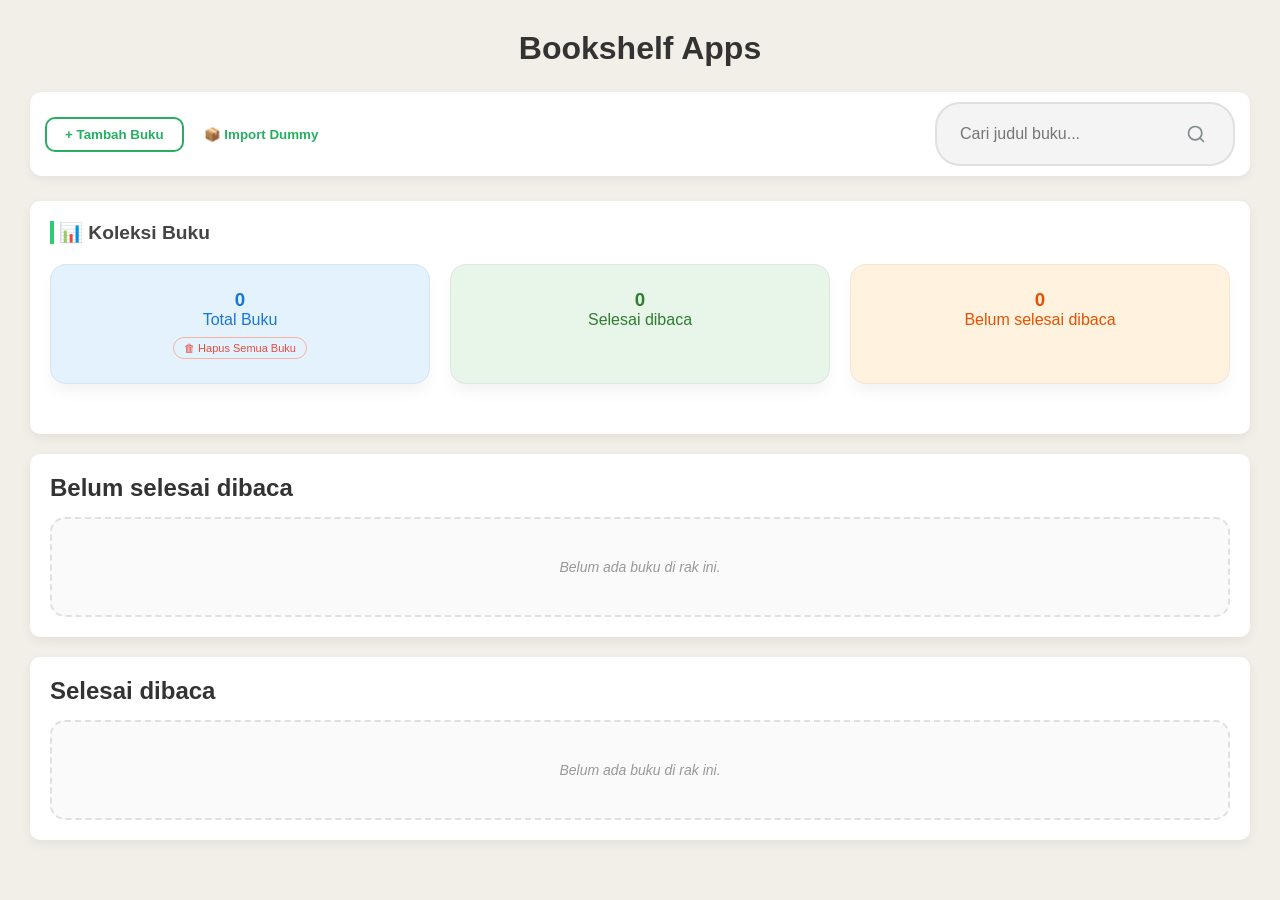
==== commit aa6a137d: "Fixed almost all" ====
--- a/index.html
+++ b/index.html
@@ -5,6 +5,8 @@
     <meta name="viewport" content="width=device-width, initial-scale=1.0">
     <title>Bookshelf Apps</title>
     <link rel="stylesheet" href="style.css">
+    <script defer src="seed.js"></script>
+    <script defer src="main.js"></script>
   </head>
 
   <div id="toast"></div>
@@ -13,40 +15,51 @@
 
     <h1>Bookshelf Apps</h1>
 
-    <div class="top-bar">
-      <section class="search-section">
-          <input id="searchBookTitle" type="text" placeholder="Cari judul buku...">
-      </section>
-      
+    <!-- Search masih butuh perbaikan, target pengen jadiin form dan kliik baru kluar output -->
+    <section class="top-bar">
+      <button id="openAddModal" class="add-book"> + Tambah Buku</button>
+      <button id="btnImport" class="action-btn-outline">📦 Import Dummy</button>
 
-      <button id="openAddModal"> + Tambah Buku</button>
-      <button id="btnImport" class="action-btn-outline">📦 Import Dummy</button>
-    </div>
+      <div class="search-section">
+        <form id="searchBook" data-testid="searchBookForm" class="search-bar">
+          <input id="searchBookTitle" type="text" 
+          data-testid="searchBookFormTitleInput" placeholder="Cari judul buku..."/>
+          <button id="searchSubmit" type="submit" data-testid="searchBookFormSubmitButton">
+            <svg width="20" height="20" viewBox="0 0 24 24" fill="none" stroke="currentColor" stroke-width="2" stroke-linecap="round" stroke-linejoin="round">
+                  <circle cx="11" cy="11" r="8"></circle>
+                  <line x1="21" y1="21" x2="16.65" y2="16.65"></line>
+              </svg>
+          </button>
+        </form>
+      </div>
+    </section>
 
-    <div class="stats">
-      <div class="stat">
-        <h3 id="totalBooks">0</h3>
-        <p>Total Buku</p>
-        <button class="delete-shelf-btn" id="resetBooks">🗑 Hapus Semua Buku</button>
+
+    <section> 
+      <h2 class="stats-title">📊 Koleksi Buku</h2>
+      <div class="stats">
+        
+        <div class="stat">
+          <h3 id="totalBooks">0</h3>
+          <p>Total Buku</p>
+          <button class="delete-shelf-btn" id="resetBooks">🗑 Hapus Semua Buku</button>
+        </div>
+
+        <div class="stat">
+          <h3 id="completeBooks">0</h3>
+          <p>Selesai dibaca</p>
+          <button class="delete-shelf-btn" id="clearComplete">🗑 Hapus semua buku yang sudah selesai dibaca</button>
+        </div>
+
+        <div class="stat">
+          <h3 id="incompleteBooks">0</h3>
+          <p>Belum selesai dibaca</p>
+          <button class="delete-shelf-btn" id="clearIncomplete">🗑 Hapus semua buku yang belum selesai dibaca</button>
+        </div>
       </div>
-
-      <div class="stat">
-        <h3 id="completeBooks">0</h3>
-        <p>Selesai dibaca</p>
-        <button class="delete-shelf-btn" id="clearComplete">🗑 Hapus semua buku yang sudah selesai dibaca</button>
-      </div>
-
-      <div class="stat">
-        <h3 id="incompleteBooks">0</h3>
-        <p>Belum selesai dibaca</p>
-        <button class="delete-shelf-btn" id="clearIncomplete">🗑 Hapus semua buku yang belum selesai dibaca</button>
-      </div>
-    </div>
-
-    
+    </section>
 
     <div class="bookshelf-container">
-
       <section class="shelf">
         <div class="shelf-header">
           <h2>Belum selesai dibaca</h2>
@@ -54,8 +67,9 @@
             ✔ Mark all as read
           </button>
         </div>
-        <div id="incompleteBookList" 
-        data-testid="incompleteBookList"></div>
+
+        <div id="incompleteBookList" data-testid="incompleteBookList">  </div>
+
       </section>
 
       <section class="shelf">
@@ -65,54 +79,43 @@
              Mark all as unread
           </button>
         </div>
-        <div id="completeBookList"
-        data-testid="completeBookList"></div>
+        <div id="completeBookList" data-testid="completeBookList"></div>
       </section>
     </div>
 
     <div id="addBookModal" class="modal">
-
       <div class="modal-content">
         <h2>Tambah Buku</h2>
-        <form id="bookForm">
+        <form id="bookForm" class="book-form" data-testid="bookForm">
 
-          <input type="text" id="bookFormTitle" 
-          placeholder="Judul buku*"required>
+          <label for="bookFormTitle">Judul</label>
+          <input id="bookFormTitle"  type="text" 
+          placeholder="Judul buku*"required data-testid="bookFormTitleInput">
 
-          <input type="text" id="bookFormAuthor" 
-          placeholder="Penulis*" required>
+          <label for="bookFormAuthor">Penulis</label>
+          <input id="bookFormAuthor" type="text"  
+          placeholder="Penulis*" required data-testid="bookFormAuthorInput">
 
-          <input type="number" id="bookFormYear" 
-          placeholder="Tahun*" required>
+          <label for="bookFormAuthor">Tahun</label>
+          <input id="bookFormYear" type="number" 
+          placeholder="Tahun*" required data-testid="bookFormYearInput">
 
-          
-          <div class="form-group">
-            <label for="bookFormCover">Link Cover Buku</label>
-            <input id="bookFormCover" type="url" placeholder="https://example.com/image.jpg">
-          </div>
-
+          <label for="bookFormCover">Link Cover Buku</label>
+          <input id="bookFormCover" type="url" placeholder="https://example.com/image.jpg">
 
           <p>* Wajib diisi</p>
 
-          
-
           <label>
-            <input type="checkbox" id="bookFormIsComplete">
+            <input id="bookFormIsComplete" type="checkbox" 
+            data-testid="bookFormIsCompleteCheckbox" class="checkbox-status">
             Selesai dibaca
           </label> 
-
-          
-          
           <div class="modal-buttons">
-            <button type="button" id="closeAddModal" class="btn-cancel">Batal</button>
-            <button type="submit" class="btn-submit">
+            <button id="closeAddModal" type="button" class="btn-cancel">Batal</button>
+            <button id="bookFormSubmit" type="submit" class="btn-submit" data-testid="bookFormSubmitButton">
                Tambahkan Buku
             </button>
-
-          
-
           </div>
-
         </form>
       </div>
     </div>
@@ -121,13 +124,13 @@
       <div class="modal-content">
         <h2>Edit Buku</h2>
 
-        <input id="editTitle" type="text" placeholder="Judul Buku">
-        <input id="editAuthor" type="text" placeholder="Penulis">
-        <input id="editYear" type="number" placeholder="Tahun">
-        <input id="cover" type="url" placeholder="Link Cover Buku">
+        <input id="editTitle" type="text" placeholder="Judul Buku" required>
+        <input id="editAuthor" type="text" placeholder="Penulis" required>
+        <input id="editYear" type="number" placeholder="Tahun" required>
+        <input id="editCover" type="url" placeholder="Link Cover Buku">
 
         <label>
-          <input id="editComplete" type="checkbox">
+          <input id="editComplete" type="checkbox" class="checkbox-status">
           Selesai dibaca
         </label>
 
@@ -137,8 +140,5 @@
         </div>
       </div>
     </div>
-
-    <script type="module" src="js/main.js"></script>
-
   </body>
 </html>
--- a/style.css
+++ b/style.css
@@ -6,14 +6,13 @@
 }
 
 /* BODY */
-
 body{
 background:#f2efe8;
 padding:30px;
 color:#333;
 }
+
 /* TITLE */
-
 h1{
 text-align:center;
 margin-bottom:25px;
@@ -21,7 +20,6 @@
 }
 
 /* BUTTON */
-
 button{
 padding:8px 12px;
 border:none;
@@ -29,6 +27,7 @@
 cursor:pointer;
 }
 
+/* ACTION BUTTONS */
 .action-btn-outline {
     padding: 10px;
     border-radius: 10px;
@@ -41,50 +40,103 @@
     border-color: #27ae60;
 }
 
-#bookForm button{
-
-width:100%;
-margin-top:10px;
-padding:12px;
-font-size:15px;
-font-weight:600;
-border:none;
-border-radius:8px;
-cursor:pointer;
-transition:all 0.2s ease;
-box-shadow:0 4px 10px rgba(0,0,0,0.15);
-
-}
-
-#bookForm button:hover{
-transform:translateY(-1px);
-box-shadow:0 6px 14px rgba(0,0,0,0.18);
-
-}
-
-#bookForm button:active{
-transform:scale(0.98);
+section{
+gap: 20px;
+background:white;
+padding:20px;
+border-radius:10px;
+margin-bottom:20px;
+box-shadow:0 4px 12px rgba(0,0,0,0.06);
+}
+
+.top-bar {
+    display: flex;
+    gap: 10px;
+    align-items: center;
+    background: white;
+    padding: 10px 15px;
+    border-radius: 12px;
+    box-shadow: 0 4px 10px rgba(0,0,0,0.05);
+    margin-bottom: 25px;
+}
+
+.search-section {
+    margin-left: auto; 
+    width: 300px;
+}
+
+.search-bar {
+    display: flex;
+    align-items: center;
+    background-color: #f4f4f4;
+    border: 2px solid #e0e0e0;
+    border-radius: 25px;
+    padding: 5px 15px;
+    transition: all 0.3s ease;
+}
+
+.search-bar input {
+    border: none;
+    background: transparent;
+    padding: 8px;
+    width: 100%;
+    outline: none;
+    font-size: 1rem;
+}
+
+.search-bar button {
+    background: none;
+    border: none;
+    cursor: pointer;
+    color: #7f8c8d;
+    display: flex;
+    align-items: center;
+    justify-content: center;
+    transition: color 0.3s;
+}
+
+.search-bar button:hover {
+    color: #2ecc71;
 }
 
 /* STATS */
-
 .stats {
     display: grid;
     grid-template-columns: repeat(3, 1fr);
-    gap: 15px;
-    margin-bottom: 25px;
+    gap: 20px;
+    margin-bottom: 30px;
+}
+
+.stats-title {
+    font-size: 1.2rem;
+    font-weight: 600;
+    color: #444;
+    margin-bottom: 20px;
+    padding-left: 5px; 
+    border-left: 4px solid #2ecc71; 
 }
 
 .stat {
-    background: #fff;
-    padding: 20px;
-    border-radius: 15px;
+    flex: 1;
+    padding: 24px;
+    margin: 0; 
+    width: 100%;
+    border-radius: 16px;
     text-align: center;
-    position: relative; /* For the delete button positioning */
-    box-shadow: 0 4px 6px rgba(0,0,0,0.05);
-}
-
-/* Individual Delete Buttons in Stats */
+    transition: all 0.3s ease;
+    border: 1px solid rgba(0,0,0,0.05); /* Border sangat tipis */
+    box-shadow: 0 10px 15px -3px rgba(0, 0, 0, 0.05);
+}
+
+.stat:nth-child(1) { background-color: #e3f2fd; color: #1976d2; } /* Total */
+.stat:nth-child(2) { background-color: #e8f5e9; color: #2e7d32; } /* Selesai */
+.stat:nth-child(3) { background-color: #fff3e0; color: #e65100; } /* Belum Selesai */
+
+.stat:hover {
+    transform: translateY(-5px); /* Efek interaktif saat mouse di atasnya */
+}
+
+/* Delete Buttons in Stats */
 .delete-shelf-btn {
     background: transparent;
     color: #e74c3c;
@@ -102,36 +154,7 @@
     color: white;
 }
 
-/* SECTION */
-
-section{
-background:white;
-padding:20px;
-border-radius:10px;
-margin-bottom:20px;
-box-shadow:0 4px 12px rgba(0,0,0,0.06);
-}
-
-.top-bar {
-    display: flex;
-    gap: 10px;
-    align-items: center;
-    background: white;
-    padding: 10px 15px;
-    border-radius: 12px;
-    box-shadow: 0 4px 10px rgba(0,0,0,0.05);
-    margin-bottom: 25px;
-}
-
-#searchBookTitle {
-    flex: 1; /* Biar input cari mengambil ruang sisa */
-    border: none;
-    outline: none;
-    padding: 10px;
-    font-size: 14px;
-}
-
-#openAddModal {
+.add-book {
     background: white;
     color: #27ae60;
     border: 2px solid #27ae60;
@@ -143,12 +166,32 @@
     font-weight: bold;
 }
 
-#openAddModal:hover {
+.add-book:hover {
     color: #27ae60;
 }
 
+.modal button{
+width:100%;
+margin-top:10px;
+padding:12px;
+font-size:15px;
+font-weight:600;
+border:none;
+border-radius:8px;
+cursor:pointer;
+box-shadow:0 4px 10px rgba(0,0,0,0.15);
+}
+
+.modal button:hover{
+transform:translateY(-1px);
+box-shadow:0 6px 14px rgba(0,0,0,0.18);
+}
+
+.modal button:active{
+transform:scale(0.98);
+}
+
 /* INPUT */
-
 input{
 width:100%;
 padding:10px;
@@ -157,8 +200,25 @@
 border-radius:6px;
 }
 
-/* BOOK GRID */
-
+/* EMPTY STATE */
+.empty-state {
+    grid-column: 1 / -1;
+    width: 100%;
+    padding: 40px 20px;
+    text-align: center;
+    border: 2px dashed #e0e0e0;
+    border-radius: 15px;
+    background-color: #fafafa;
+}
+
+.empty-state p {
+    color: #999;
+    font-size: 14px;
+    font-style: italic;
+    margin: 0;
+}
+
+/* BOOK GRID / SHELF */
 #incompleteBookList,
 #completeBookList{
 display:grid;
@@ -183,9 +243,7 @@
 }
 
 .bulk-btn-complete:hover{
-
 background:#43a047;
-
 }
 
 .shelf-header{
@@ -196,8 +254,7 @@
 }
 
 /* BOOK CARD */
-
-.book{
+.book { 
 position:relative;
 display:flex;
 flex-direction:column;
@@ -213,19 +270,14 @@
 z-index: 50;
 }
 
-/* BOOK IMAGE */
-
 .book img{
 width:100%;
 height:220px;
 object-fit:cover;
 background-color: #cfcfcf;
-
 border-radius:8px;
-
 box-shadow:
 0 8px 15px rgba(0,0,0,0.25);
-
 margin-bottom:8px;
 }
 
@@ -233,26 +285,27 @@
 transform:scale(1.02);
 }
 
-/* BOOK TITLE */
 .book h3 {
     font-size: 15px;
     margin: 10px 0 4px 0;
     color: #333;
-    /* Biar ga berantakan kalo kepanjangan */
     display: -webkit-box;
     -webkit-line-clamp: 1;
     -webkit-box-orient: vertical;
     overflow: hidden;
 }
 
-/* BOOK TEXT */
+.book:hover h3 {
+    -webkit-line-clamp: unset; /* Lepas batasannya pas hover */
+    overflow: visible;
+    white-space: normal;
+}
+
 .book p{
 font-size:12px;
 color:#777;
 margin: 2px 0;
 }
-
-/* MENU BUTTON */
 
 .menu-button{
 position:absolute;
@@ -271,26 +324,49 @@
 opacity:1;
 }
 
+ /* BOOK MENU BUTTON */
+
+.menu-button{
+position:absolute;
+top:8px;
+right:8px;
+
+background:rgba(0,0,0,0.5);
+color:white;
+
+border:none;
+border-radius:6px;
+
+width:26px;
+height:26px;
+
+display:flex;
+align-items:center;
+justify-content:center;
+
+opacity:0;
+transition:0.2s;
+}
+
+.book:hover .menu-button{
+opacity:1;
+}
+
 /* DROPDOWN MENU */
-
-.book-menu{
+.dropdown-menu{
 position:absolute;
 top:38px;
 right:8px;
-
 background:white;
 border-radius:8px;
-
 box-shadow:0 6px 20px rgba(0,0,0,0.15);
-
 display:none;
 flex-direction:column;
 overflow:hidden;
-
 z-index:10;
 }
 
-.book-menu button{
+.dropdown-menu button{
 padding:8px 12px;
 background:none;
 border:none;
@@ -299,59 +375,26 @@
 cursor:pointer;
 }
 
-.book-menu button:hover{
+.dropdown-menu button:hover{
 background:#f3f3f3;
 }
 
-.book-menu.show{
+.dropdown-menu.show{
 display:flex;
 }
 
- /* BOOK MENU BUTTON */
-
-.menu-button{
-position:absolute;
-top:8px;
-right:8px;
-
-background:rgba(0,0,0,0.5);
-color:white;
-
-border:none;
-border-radius:6px;
-
-width:26px;
-height:26px;
-
-display:flex;
-align-items:center;
-justify-content:center;
-
-opacity:0;
-transition:0.2s;
-}
-
-.book:hover .menu-button{
-opacity:1;
-}
-
-.book-menu.show{
-display:flex;
-}
-
+
+/* TOGGLE MARK BUTTON  */
 .toggle-btn{
-
 position:absolute;
 display:flex;
 align-items:center;
 justify-content:center;
-
 width:30px;
 height:30px;
 border:none;
 font-size:14px;
 color:#fff;
-
 box-shadow:0 4px 10px rgba(0,0,0,0.25);
 transition:0.2s;
 z-index:999;
@@ -368,9 +411,7 @@
 }
 
 .toggle-btn::after{
-
 content:attr(data-tooltip);
-
 position:absolute;
 transform:translateX(-50%);
 bottom:110%;
@@ -383,24 +424,16 @@
 white-space:nowrap;
 opacity:0;
 pointer-events:none;
-
 transition:0.5s;
-
 z-index:1;
-
-}
-
-/* muncul saat hover */
+}
+
 .toggle-btn:hover::after{
 opacity:1;
 transition-delay:1.0s;
-
-}
-
-
+}
 
 /* MODAL */
-
 .modal {
     display: none; 
     position: fixed;
@@ -410,9 +443,14 @@
     width: 100%;
     height: 100%;
     background-color: rgba(0, 0, 0, 0.5);
-    backdrop-filter: blur(4px); /* Efek blur estetik */
+    backdrop-filter: blur(4px);
     align-items: center;
     justify-content: center;
+}
+/* Animasi untuk modal muncul dengan efek slide down */
+@keyframes slideDown {
+    from { transform: translateY(-30px); opacity: 0; }
+    to { transform: translateY(0); opacity: 1; }
 }
 
 /* MODAL BOX */
@@ -423,16 +461,10 @@
     width: 90%;
     max-width: 420px;
     box-shadow: 0 15px 35px rgba(0,0,0,0.2);
-    animation: slideDown 0.3s ease-out;
-}
-
-@keyframes slideDown {
-    from { transform: translateY(-30px); opacity: 0; }
-    to { transform: translateY(0); opacity: 1; }
+    animation: slideDown 0.5s ease-out;
 }
 
 /* MODAL TITLE */
-
 .modal-content h2 {
     margin-top: 0;
     margin-bottom: 20px;
@@ -441,24 +473,8 @@
     color: #333;
 }
 
-.form-group {
-    margin-bottom: 5px;
-    display: flex;
-    flex-direction: column;
-    gap: 8px;
-}
-
-.form-group label {
-    font-size: 14px;
-    font-weight: 600;
-    color: #555;
-    margin-left: 2px;
-    margin-top: 10px;
-}
-
 /* MODAL INPUT */
-
-.form-group input {
+.modal input {
     padding: 12px 15px;
     border: 1.5px solid #eee;
     border-radius: 12px;
@@ -467,7 +483,7 @@
     transition: all 0.2s ease;
 }
 
-.form-group input:focus {
+.modal input:focus {
     outline: none;
     border-color: #2ecc71;
     background-color: #fff;
@@ -475,23 +491,20 @@
 }
 
 /* Checkbox Section */
-
-
-.form-checkbox input {
+.checkbox-status {
     margin: 0;
     width: 16px;
     height: 16px;
-    accent-color: #2ecc71;
+    cursor:pointer;
 }
 
 .modal-content p {
-    margin: 0 0 20px 0; /* Jarak atas cuma 5px, bawah 20px */
+    margin: 0 0 20px 0;
     font-size: 12px;
     color: #e74c3c;
     font-style: italic;
 }
 
-/* Tombol di bawah */
 .modal-buttons {
     display: flex;
     gap: 12px;
@@ -499,7 +512,7 @@
 }
 
 .btn-submit {
-    flex: 2; /* Tombol simpan lebih panjang */
+    flex: 2;
     background-color: #2ecc71;
     color: white;
     border: none;
@@ -531,48 +544,22 @@
     background-color: #eee;
 }
 
-
-/* MODAL ANIMATION */
-
-@keyframes modalFade{
-
-from{
-opacity:0;
-transform:translateY(-10px) scale(0.95);
-}
-
-to{
-opacity:1;
-transform:translateY(0) scale(1);
-}
-
-}
-
+/* TOAST NOTIFICATION */
 #toast{
-
 position:fixed;
 bottom:30px;
 right:30px;
-
 background:#4CAF50;
 color:white;
-
 padding:12px 18px;
-
 border-radius:8px;
-
 font-size:14px;
 font-weight:500;
-
 box-shadow:0 6px 15px rgba(0,0,0,0.2);
-
 opacity:0;
 transform:translateY(20px);
-
 transition:0.3s;
-
 z-index:999;
-
 }
 
 #toast.show{
@@ -580,46 +567,57 @@
 transform:translateY(0);
 }
 
-/* MOBILE */
-
-@media (max-width:600px){
-
-#incompleteBookList,
-#completeBookList{
-grid-template-columns:1fr;
-}
-
-}
-
-input[type="checkbox"]{
-width:16px;
-height:16px;
-cursor:pointer;
-accent-color:#4CAF50;
-}
-
-input[type="checkbox"]{
-width:16px;
-height:16px;
-cursor:pointer;
-accent-color:#4CAF50;
-}
-
-.empty-state {
-    grid-column: 1 / -1; /* Supaya pesan berada di tengah grid */
-    width: 100%;
-    padding: 40px 20px;
-    text-align: center;
-    border: 2px dashed #e0e0e0;
-    border-radius: 15px;
-    background-color: #fafafa;
-}
-
-.empty-state p {
-    color: #999;
-    font-size: 14px;
-    font-style: italic;
-    margin: 0;
-}
-
-
+/* --- MOBILE OPTIMIZATION --- */
+
+@media (max-width: 768px) {
+    body {
+        padding: 15px; 
+    }
+
+    .top-bar {
+        display:flex;
+        flex-direction: column;
+        align-items: center;
+        padding: 15px;
+        gap: 15px;
+    }
+
+    .search-section {
+        margin-left: 0;
+        width: 100%; 
+    }
+
+    .stats {
+        grid-template-columns: 1fr;
+        gap: 10px;
+    }
+    
+    .stat {
+        margin-bottom: 10px;
+        padding: 15px;
+    }
+}
+
+@media (max-width: 480px) {
+    #incompleteBookList,
+    #completeBookList {
+        grid-template-columns: repeat(2, 1fr); 
+        gap: 12px;
+    }
+
+    .book img {
+        height: 180px;
+    }
+
+    .menu-button {
+        opacity: 1;
+        width: 32px; 
+        height: 32px;
+    }
+
+    h1 {
+        font-size: 1.5rem;
+    }
+}
+
+
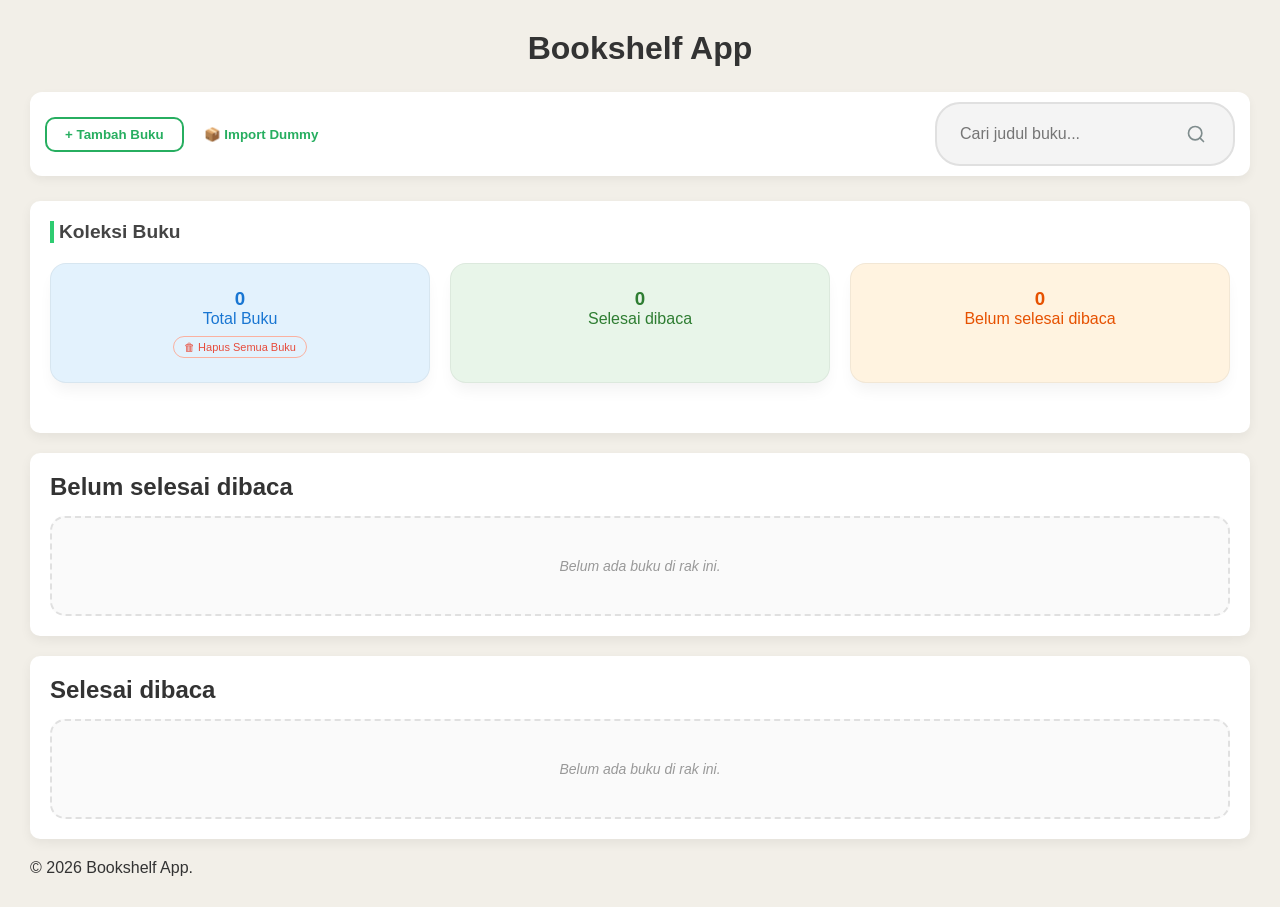
==== commit 59b2d9de: "Update project like the template" ====
--- a/index.html
+++ b/index.html
@@ -1,66 +1,68 @@
 <!DOCTYPE html>
 <html lang="id">
+
   <head>
     <meta charset="UTF-8">
     <meta name="viewport" content="width=device-width, initial-scale=1.0">
-    <title>Bookshelf Apps</title>
+    <title>Bookshelf App</title>
+
+    <!-- Impor script kamu di sini -->
+    <!-- Lampirkan `defer` jika pemanggilan dilakukan dalam <head> -->
     <link rel="stylesheet" href="style.css">
     <script defer src="seed.js"></script>
     <script defer src="main.js"></script>
   </head>
 
-  <div id="toast"></div>
+  <body>
+    <header>
+      <h1>Bookshelf App</h1>
+    </header>
+    
+    <div id="toast"></div>
+    
+    <main>
+      <section id="action" class="top-bar">
+        <button id="openAddModal" class="add-book"> + Tambah Buku</button>
+        <button id="btnImport" class="action-btn-outline">📦 Import Dummy</button>
 
-  <body>
+        <div class="search-section">
+          <form id="searchBook" data-testid="searchBookForm" class="search-bar">
+            <input id="searchBookTitle" type="text" 
+            data-testid="searchBookFormTitleInput" placeholder="Cari judul buku..."/>
+            <button id="searchSubmit" type="submit" data-testid="searchBookFormSubmitButton">
+              <svg width="20" height="20" viewBox="0 0 24 24" fill="none" stroke="currentColor" stroke-width="2" stroke-linecap="round" stroke-linejoin="round">
+                    <circle cx="11" cy="11" r="8"></circle>
+                    <line x1="21" y1="21" x2="16.65" y2="16.65"></line>
+                </svg>
+            </button>
+          </form>
+        </div>
+      </section>
 
-    <h1>Bookshelf Apps</h1>
+      <section id="statsSection"> 
+        <h2 class="stats-title"> Koleksi Buku</h2>
+        <div class="stats-section">
+          <div class="stat">
+            <h3 id="totalBooks">0</h3>
+            <p>Total Buku</p>
+            <button class="delete-shelf-btn" id="resetBooks">🗑 Hapus Semua Buku</button>
+          </div>
 
-    <!-- Search masih butuh perbaikan, target pengen jadiin form dan kliik baru kluar output -->
-    <section class="top-bar">
-      <button id="openAddModal" class="add-book"> + Tambah Buku</button>
-      <button id="btnImport" class="action-btn-outline">📦 Import Dummy</button>
+          <div class="stat">
+            <h3 id="completeBooks">0</h3>
+            <p>Selesai dibaca</p>
+            <button class="delete-shelf-btn" id="clearComplete">🗑 Hapus semua buku yang sudah selesai dibaca</button>
+          </div>
 
-      <div class="search-section">
-        <form id="searchBook" data-testid="searchBookForm" class="search-bar">
-          <input id="searchBookTitle" type="text" 
-          data-testid="searchBookFormTitleInput" placeholder="Cari judul buku..."/>
-          <button id="searchSubmit" type="submit" data-testid="searchBookFormSubmitButton">
-            <svg width="20" height="20" viewBox="0 0 24 24" fill="none" stroke="currentColor" stroke-width="2" stroke-linecap="round" stroke-linejoin="round">
-                  <circle cx="11" cy="11" r="8"></circle>
-                  <line x1="21" y1="21" x2="16.65" y2="16.65"></line>
-              </svg>
-          </button>
-        </form>
-      </div>
-    </section>
+          <div class="stat">
+            <h3 id="incompleteBooks">0</h3>
+            <p>Belum selesai dibaca</p>
+            <button class="delete-shelf-btn" id="clearIncomplete">🗑 Hapus semua buku yang belum selesai dibaca</button>
+          </div>
+        </div>
+      </section>
 
-
-    <section> 
-      <h2 class="stats-title">📊 Koleksi Buku</h2>
-      <div class="stats">
-        
-        <div class="stat">
-          <h3 id="totalBooks">0</h3>
-          <p>Total Buku</p>
-          <button class="delete-shelf-btn" id="resetBooks">🗑 Hapus Semua Buku</button>
-        </div>
-
-        <div class="stat">
-          <h3 id="completeBooks">0</h3>
-          <p>Selesai dibaca</p>
-          <button class="delete-shelf-btn" id="clearComplete">🗑 Hapus semua buku yang sudah selesai dibaca</button>
-        </div>
-
-        <div class="stat">
-          <h3 id="incompleteBooks">0</h3>
-          <p>Belum selesai dibaca</p>
-          <button class="delete-shelf-btn" id="clearIncomplete">🗑 Hapus semua buku yang belum selesai dibaca</button>
-        </div>
-      </div>
-    </section>
-
-    <div class="bookshelf-container">
-      <section class="shelf">
+      <section id="incompleteBooks" class="shelf">
         <div class="shelf-header">
           <h2>Belum selesai dibaca</h2>
           <button class="bulk-btn-complete" id="markAllComplete">
@@ -69,65 +71,78 @@
         </div>
 
         <div id="incompleteBookList" data-testid="incompleteBookList">  </div>
-
       </section>
 
-      <section class="shelf">
+      <section id="completeBooks" class="shelf">
         <div class="shelf-header">
           <h2>Selesai dibaca</h2>
           <button class="bulk-btn-incomplete" id="markAllIncomplete">
-             Mark all as unread
+            Mark all as unread
           </button>
         </div>
         <div id="completeBookList" data-testid="completeBookList"></div>
       </section>
-    </div>
+    </main>
+    
+    <footer>
+      <p>&copy; 2026 Bookshelf App.</p>
+    </footer>
 
+    
     <div id="addBookModal" class="modal">
       <div class="modal-content">
         <h2>Tambah Buku</h2>
         <form id="bookForm" class="book-form" data-testid="bookForm">
+          <div>
+            <label for="bookFormTitle">Judul</label>
+            <input id="bookFormTitle"  type="text" 
+            placeholder="Judul buku*"required data-testid="bookFormTitleInput">
+          </div>
 
-          <label for="bookFormTitle">Judul</label>
-          <input id="bookFormTitle"  type="text" 
-          placeholder="Judul buku*"required data-testid="bookFormTitleInput">
+          <div>
+            <label for="bookFormAuthor">Penulis</label>
+            <input id="bookFormAuthor" type="text"  
+            placeholder="Penulis*" required data-testid="bookFormAuthorInput">
+          </div>
 
-          <label for="bookFormAuthor">Penulis</label>
-          <input id="bookFormAuthor" type="text"  
-          placeholder="Penulis*" required data-testid="bookFormAuthorInput">
+          <div>
+            <label for="bookFormYear">Tahun</label>
+            <input id="bookFormYear" type="number" 
+            placeholder="Tahun*" required data-testid="bookFormYearInput">
+          </div>
 
-          <label for="bookFormAuthor">Tahun</label>
-          <input id="bookFormYear" type="number" 
-          placeholder="Tahun*" required data-testid="bookFormYearInput">
-
-          <label for="bookFormCover">Link Cover Buku</label>
-          <input id="bookFormCover" type="url" placeholder="https://example.com/image.jpg">
+          <!-- <div>
+            <label for="bookFormCover">Link cover buku</label>
+            <input id="bookFormCover" type="url" placeholder="https://example.com/image.jpg">
+          </div> -->
 
           <p>* Wajib diisi</p>
 
-          <label>
-            <input id="bookFormIsComplete" type="checkbox" 
-            data-testid="bookFormIsCompleteCheckbox" class="checkbox-status">
-            Selesai dibaca
-          </label> 
+          <div>
+            <label>
+              <input id="bookFormIsComplete" type="checkbox" 
+              data-testid="bookFormIsCompleteCheckbox" class="checkbox-status">
+                Selesai dibaca
+            </label> 
+          </div>
+          
           <div class="modal-buttons">
             <button id="closeAddModal" type="button" class="btn-cancel">Batal</button>
             <button id="bookFormSubmit" type="submit" class="btn-submit" data-testid="bookFormSubmitButton">
-               Tambahkan Buku
+               Masukkan buku ke rak
             </button>
           </div>
         </form>
       </div>
     </div>
 
-    <div id="editModal" class="modal">
+    <div id="editBookModal" class="modal">
       <div class="modal-content">
         <h2>Edit Buku</h2>
-
         <input id="editTitle" type="text" placeholder="Judul Buku" required>
         <input id="editAuthor" type="text" placeholder="Penulis" required>
         <input id="editYear" type="number" placeholder="Tahun" required>
-        <input id="editCover" type="url" placeholder="Link Cover Buku">
+        <!-- <input id="editCover" type="url" placeholder="Link Cover Buku"> -->
 
         <label>
           <input id="editComplete" type="checkbox" class="checkbox-status">
@@ -135,8 +150,9 @@
         </label>
 
         <div class="modal-buttons">
+          <button type="button" class="btn-cancel" id="closeEditModal">Batal</button>
           <button id="saveEdit" type="submit" class="btn-submit">Simpan</button>
-          <button type="button" class="btn-cancel" id="closeEditModal">Batal</button>
+          
         </div>
       </div>
     </div>
--- a/style.css
+++ b/style.css
@@ -100,7 +100,7 @@
 }
 
 /* STATS */
-.stats {
+.stats-section {
     display: grid;
     grid-template-columns: repeat(3, 1fr);
     gap: 20px;
@@ -170,6 +170,190 @@
     color: #27ae60;
 }
 
+/* INPUT */
+input{
+width:100%;
+padding:10px;
+margin:8px 0;
+border:1px solid #ddd;
+border-radius:6px;
+}
+
+/* EMPTY STATE */
+.empty-state {
+    grid-column: 1 / -1;
+    width: 100%;
+    padding: 40px 20px;
+    text-align: center;
+    border: 2px dashed #e0e0e0;
+    border-radius: 15px;
+    background-color: #fafafa;
+}
+
+.empty-state p {
+    color: #999;
+    font-size: 14px;
+    font-style: italic;
+    margin: 0;
+}
+
+/* BOOK GRID / SHELF */
+#incompleteBookList,
+#completeBookList{
+display:grid;
+grid-template-columns:repeat(auto-fill,minmax(160px,1fr));
+gap:20px;
+margin-top:15px;
+}
+
+.bulk-btn-incomplete{
+background:#fff3e0;
+color:#e65100;
+}
+
+.bulk-btn-incomplete:hover{
+background:#e65100;
+color:white;
+}
+
+.bulk-btn-complete{
+background:#4CAF50;
+color:white;
+}
+
+.bulk-btn-complete:hover{
+background:#43a047;
+}
+
+.shelf-header{
+display:flex;
+align-items:center;
+justify-content:space-between;
+margin-bottom:15px;
+}
+
+/* BOOK CARD */
+.book { 
+position:relative;
+display:flex;
+flex-direction:column;
+background: #ffffff;
+padding: 10px;
+border-radius: 15px;
+transition:0.2s;
+z-index:1;
+}
+
+.book:hover{
+transform:translateY(-5px);
+z-index: 50;
+}
+
+.book img{
+width:100%;
+height:220px;
+object-fit:cover;
+background-color: #cfcfcf;
+border-radius:8px;
+box-shadow:
+0 8px 15px rgba(0,0,0,0.25);
+margin-bottom:8px;
+}
+
+.book:hover img{
+transform:scale(1.02);
+}
+
+.book h3 {
+    font-size: 15px;
+    margin: 10px 0 4px 0;
+    color: #333;
+    display: -webkit-box;
+    -webkit-line-clamp: 1;
+    -webkit-box-orient: vertical;
+    overflow: hidden;
+}
+
+.book:hover h3 {
+    -webkit-line-clamp: unset; /* Lepas batasannya pas hover */
+    overflow: visible;
+    white-space: normal;
+}
+
+.book p{
+font-size:12px;
+color:#777;
+margin: 2px 0;
+}
+
+.action-container {
+    display: flex;
+    flex-direction: column; /* Tombol berderet ke bawah seperti di mockup kamu */
+    gap: 8px;               /* Jarak antar tombol */
+    margin-top: 15px;
+}
+
+.action-container button {
+    display: flex;
+    align-items: center;
+    justify-content: center;
+    padding: 10px;
+    border: none;
+    border-radius: 8px;
+    font-family: inherit;
+    font-size: 14px;
+    font-weight: 500;
+    cursor: pointer;
+    transition: all 0.2s ease;
+    background-color: #f3f4f6; /* Warna dasar abu-abu sangat muda */
+    color: #374151;
+}
+
+/* Tombol Centang (Toggle Selesai/Belum) */
+.status-btn.incomplete {
+    color: #059669; /* Hijau */
+    background-color: #ecfdf5;
+}
+
+.status-btn.complete {
+    color: #6b7280; /* Abu-abu */
+}
+
+.status-btn:hover {
+    filter: brightness(0.95);
+}
+
+/* Tombol Edit */
+.action-container button[data-testid="bookItemEditButton"] {
+    background-color: #fff7ed;
+    color: #c2410c; /* Oranye */
+}
+
+.action-container button[data-testid="bookItemEditButton"]:hover {
+    background-color: #ffedd5;
+}
+
+/* Tombol Hapus */
+.action-container button[data-testid="bookItemDeleteButton"] {
+    background-color: #fef2f2;
+    color: #dc2626; /* Merah */
+}
+
+.action-container button[data-testid="bookItemDeleteButton"]:hover {
+    background-color: #fee2e2;
+}
+
+.footer {
+    text-align: center;
+    padding: 20px;
+    background-color: #f2f2f2;
+    color: #777;
+    font-size: 14px;
+    margin-top: 30px;
+}
+
+/* MODAL */
+
 .modal button{
 width:100%;
 margin-top:10px;
@@ -191,249 +375,6 @@
 transform:scale(0.98);
 }
 
-/* INPUT */
-input{
-width:100%;
-padding:10px;
-margin:8px 0;
-border:1px solid #ddd;
-border-radius:6px;
-}
-
-/* EMPTY STATE */
-.empty-state {
-    grid-column: 1 / -1;
-    width: 100%;
-    padding: 40px 20px;
-    text-align: center;
-    border: 2px dashed #e0e0e0;
-    border-radius: 15px;
-    background-color: #fafafa;
-}
-
-.empty-state p {
-    color: #999;
-    font-size: 14px;
-    font-style: italic;
-    margin: 0;
-}
-
-/* BOOK GRID / SHELF */
-#incompleteBookList,
-#completeBookList{
-display:grid;
-grid-template-columns:repeat(auto-fill,minmax(160px,1fr));
-gap:20px;
-margin-top:15px;
-}
-
-.bulk-btn-incomplete{
-background:#fff3e0;
-color:#e65100;
-}
-
-.bulk-btn-incomplete:hover{
-background:#e65100;
-color:white;
-}
-
-.bulk-btn-complete{
-background:#4CAF50;
-color:white;
-}
-
-.bulk-btn-complete:hover{
-background:#43a047;
-}
-
-.shelf-header{
-display:flex;
-align-items:center;
-justify-content:space-between;
-margin-bottom:15px;
-}
-
-/* BOOK CARD */
-.book { 
-position:relative;
-display:flex;
-flex-direction:column;
-background: #ffffff;
-padding: 10px;
-border-radius: 15px;
-transition:0.2s;
-z-index:1;
-}
-
-.book:hover{
-transform:translateY(-5px);
-z-index: 50;
-}
-
-.book img{
-width:100%;
-height:220px;
-object-fit:cover;
-background-color: #cfcfcf;
-border-radius:8px;
-box-shadow:
-0 8px 15px rgba(0,0,0,0.25);
-margin-bottom:8px;
-}
-
-.book:hover img{
-transform:scale(1.02);
-}
-
-.book h3 {
-    font-size: 15px;
-    margin: 10px 0 4px 0;
-    color: #333;
-    display: -webkit-box;
-    -webkit-line-clamp: 1;
-    -webkit-box-orient: vertical;
-    overflow: hidden;
-}
-
-.book:hover h3 {
-    -webkit-line-clamp: unset; /* Lepas batasannya pas hover */
-    overflow: visible;
-    white-space: normal;
-}
-
-.book p{
-font-size:12px;
-color:#777;
-margin: 2px 0;
-}
-
-.menu-button{
-position:absolute;
-top:8px;
-right:8px;
-border:none;
-background:none;
-font-size:18px;
-cursor:pointer;
-opacity:0;
-transition:0.2s;
-z-index: 10;
-}
-
-.book:hover .menu-button{
-opacity:1;
-}
-
- /* BOOK MENU BUTTON */
-
-.menu-button{
-position:absolute;
-top:8px;
-right:8px;
-
-background:rgba(0,0,0,0.5);
-color:white;
-
-border:none;
-border-radius:6px;
-
-width:26px;
-height:26px;
-
-display:flex;
-align-items:center;
-justify-content:center;
-
-opacity:0;
-transition:0.2s;
-}
-
-.book:hover .menu-button{
-opacity:1;
-}
-
-/* DROPDOWN MENU */
-.dropdown-menu{
-position:absolute;
-top:38px;
-right:8px;
-background:white;
-border-radius:8px;
-box-shadow:0 6px 20px rgba(0,0,0,0.15);
-display:none;
-flex-direction:column;
-overflow:hidden;
-z-index:10;
-}
-
-.dropdown-menu button{
-padding:8px 12px;
-background:none;
-border:none;
-text-align:left;
-font-size:13px;
-cursor:pointer;
-}
-
-.dropdown-menu button:hover{
-background:#f3f3f3;
-}
-
-.dropdown-menu.show{
-display:flex;
-}
-
-
-/* TOGGLE MARK BUTTON  */
-.toggle-btn{
-position:absolute;
-display:flex;
-align-items:center;
-justify-content:center;
-width:30px;
-height:30px;
-border:none;
-font-size:14px;
-color:#fff;
-box-shadow:0 4px 10px rgba(0,0,0,0.25);
-transition:0.2s;
-z-index:999;
-}
-
-.toggle-btn.incomplete, 
-.toggle-btn.complete:hover{
-background-color: #ccc;
-}
-
-.toggle-btn.complete, 
-.toggle-btn.incomplete:hover{
-background:#4CAF50;
-}
-
-.toggle-btn::after{
-content:attr(data-tooltip);
-position:absolute;
-transform:translateX(-50%);
-bottom:110%;
-left:90%;
-padding:4px 8px;
-border-radius:5px;
-font-size:11px;
-background:#333;
-color:white;
-white-space:nowrap;
-opacity:0;
-pointer-events:none;
-transition:0.5s;
-z-index:1;
-}
-
-.toggle-btn:hover::after{
-opacity:1;
-transition-delay:1.0s;
-}
-
-/* MODAL */
 .modal {
     display: none; 
     position: fixed;
@@ -446,7 +387,9 @@
     backdrop-filter: blur(4px);
     align-items: center;
     justify-content: center;
-}
+    z-index:9999;
+}
+
 /* Animasi untuk modal muncul dengan efek slide down */
 @keyframes slideDown {
     from { transform: translateY(-30px); opacity: 0; }
@@ -609,12 +552,6 @@
         height: 180px;
     }
 
-    .menu-button {
-        opacity: 1;
-        width: 32px; 
-        height: 32px;
-    }
-
     h1 {
         font-size: 1.5rem;
     }
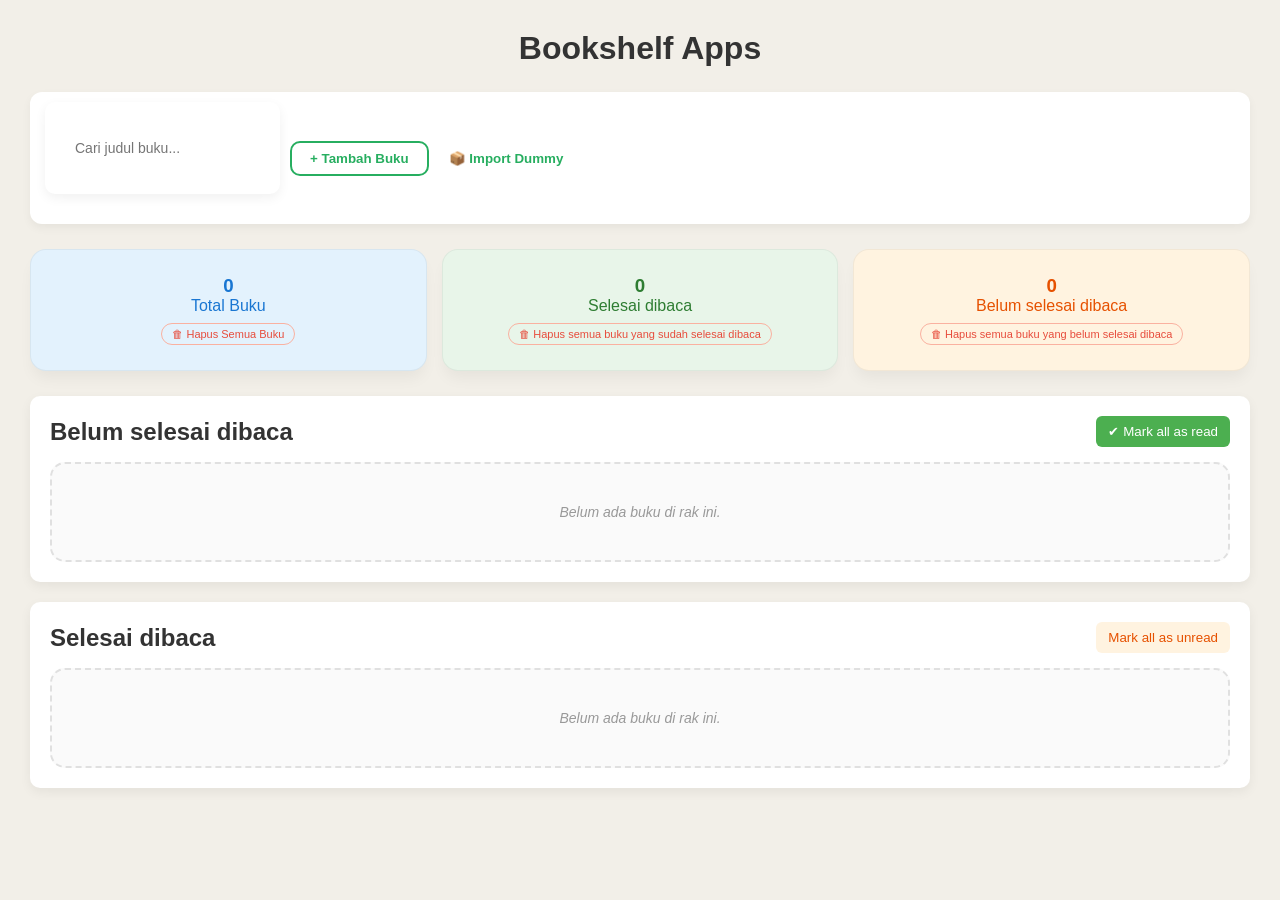
==== commit d8bebecc: "Update: index.html, main.js, style.css" ====
--- a/index.html
+++ b/index.html
@@ -1,159 +1,125 @@
 <!DOCTYPE html>
 <html lang="id">
-
   <head>
     <meta charset="UTF-8">
     <meta name="viewport" content="width=device-width, initial-scale=1.0">
-    <title>Bookshelf App</title>
-
-    <!-- Impor script kamu di sini -->
-    <!-- Lampirkan `defer` jika pemanggilan dilakukan dalam <head> -->
+    <title>Bookshelf Apps</title>
     <link rel="stylesheet" href="style.css">
-    <script defer src="seed.js"></script>
-    <script defer src="main.js"></script>
+    <script defer type="module" src="js/main.js"></script>
   </head>
 
   <body>
-    <header>
-      <h1>Bookshelf App</h1>
-    </header>
-    
     <div id="toast"></div>
-    
-    <main>
-      <section id="action" class="top-bar">
-        <button id="openAddModal" class="add-book"> + Tambah Buku</button>
-        <button id="btnImport" class="action-btn-outline">📦 Import Dummy</button>
 
-        <div class="search-section">
-          <form id="searchBook" data-testid="searchBookForm" class="search-bar">
-            <input id="searchBookTitle" type="text" 
-            data-testid="searchBookFormTitleInput" placeholder="Cari judul buku..."/>
-            <button id="searchSubmit" type="submit" data-testid="searchBookFormSubmitButton">
-              <svg width="20" height="20" viewBox="0 0 24 24" fill="none" stroke="currentColor" stroke-width="2" stroke-linecap="round" stroke-linejoin="round">
-                    <circle cx="11" cy="11" r="8"></circle>
-                    <line x1="21" y1="21" x2="16.65" y2="16.65"></line>
-                </svg>
-            </button>
-          </form>
-        </div>
+    <h1>Bookshelf Apps</h1>
+
+    <div class="top-bar">
+      <section class="search-section">
+          <input id="searchBookTitle" type="text" placeholder="Cari judul buku...">
       </section>
+      
 
-      <section id="statsSection"> 
-        <h2 class="stats-title"> Koleksi Buku</h2>
-        <div class="stats-section">
-          <div class="stat">
-            <h3 id="totalBooks">0</h3>
-            <p>Total Buku</p>
-            <button class="delete-shelf-btn" id="resetBooks">🗑 Hapus Semua Buku</button>
-          </div>
+      <button id="openAddModal"> + Tambah Buku</button>
+      <button id="btnImport" class="action-btn-outline">📦 Import Dummy</button>
+    </div>
 
-          <div class="stat">
-            <h3 id="completeBooks">0</h3>
-            <p>Selesai dibaca</p>
-            <button class="delete-shelf-btn" id="clearComplete">🗑 Hapus semua buku yang sudah selesai dibaca</button>
-          </div>
+    <div class="stats">
+      <div class="stat">
+        <h3 id="totalBooks">0</h3>
+        <p>Total Buku</p>
+        <button class="delete-shelf-btn" id="resetBooks">🗑 Hapus Semua Buku</button>
+      </div>
 
-          <div class="stat">
-            <h3 id="incompleteBooks">0</h3>
-            <p>Belum selesai dibaca</p>
-            <button class="delete-shelf-btn" id="clearIncomplete">🗑 Hapus semua buku yang belum selesai dibaca</button>
-          </div>
-        </div>
-      </section>
+      <div class="stat">
+        <h3 id="completeBooks">0</h3>
+        <p>Selesai dibaca</p>
+        <button class="delete-shelf-btn" id="clearComplete">🗑 Hapus semua buku yang sudah selesai dibaca</button>
+      </div>
 
-      <section id="incompleteBooks" class="shelf">
+      <div class="stat">
+        <h3 id="incompleteBooks">0</h3>
+        <p>Belum selesai dibaca</p>
+        <button class="delete-shelf-btn" id="clearIncomplete">🗑 Hapus semua buku yang belum selesai dibaca</button>
+      </div>
+    </div>
+
+    <div class="bookshelf-container">
+      <section class="shelf">
         <div class="shelf-header">
           <h2>Belum selesai dibaca</h2>
           <button class="bulk-btn-complete" id="markAllComplete">
             ✔ Mark all as read
           </button>
         </div>
-
-        <div id="incompleteBookList" data-testid="incompleteBookList">  </div>
+        <div id="incompleteBookList" 
+        data-testid="incompleteBookList"></div>
       </section>
 
-      <section id="completeBooks" class="shelf">
+      <section class="shelf">
         <div class="shelf-header">
           <h2>Selesai dibaca</h2>
           <button class="bulk-btn-incomplete" id="markAllIncomplete">
-            Mark all as unread
+             Mark all as unread
           </button>
         </div>
-        <div id="completeBookList" data-testid="completeBookList"></div>
+        <div id="completeBookList"
+        data-testid="completeBookList"></div>
       </section>
-    </main>
-    
-    <footer>
-      <p>&copy; 2026 Bookshelf App.</p>
-    </footer>
+    </div>
 
-    
     <div id="addBookModal" class="modal">
       <div class="modal-content">
         <h2>Tambah Buku</h2>
-        <form id="bookForm" class="book-form" data-testid="bookForm">
-          <div>
-            <label for="bookFormTitle">Judul</label>
-            <input id="bookFormTitle"  type="text" 
-            placeholder="Judul buku*"required data-testid="bookFormTitleInput">
+        <form id="bookForm">
+
+          <input type="text" id="bookFormTitle" 
+          placeholder="Judul buku*"required>
+
+          <input type="text" id="bookFormAuthor" 
+          placeholder="Penulis*" required>
+
+          <input type="number" id="bookFormYear" 
+          placeholder="Tahun*" required>
+
+          
+          <div class="form-group">
+            <label for="bookFormCover">Link Cover Buku</label>
+            <input id="bookFormCover" type="url" placeholder="https://example.com/image.jpg">
           </div>
-
-          <div>
-            <label for="bookFormAuthor">Penulis</label>
-            <input id="bookFormAuthor" type="text"  
-            placeholder="Penulis*" required data-testid="bookFormAuthorInput">
-          </div>
-
-          <div>
-            <label for="bookFormYear">Tahun</label>
-            <input id="bookFormYear" type="number" 
-            placeholder="Tahun*" required data-testid="bookFormYearInput">
-          </div>
-
-          <!-- <div>
-            <label for="bookFormCover">Link cover buku</label>
-            <input id="bookFormCover" type="url" placeholder="https://example.com/image.jpg">
-          </div> -->
-
           <p>* Wajib diisi</p>
-
-          <div>
-            <label>
-              <input id="bookFormIsComplete" type="checkbox" 
-              data-testid="bookFormIsCompleteCheckbox" class="checkbox-status">
-                Selesai dibaca
-            </label> 
-          </div>
-          
+          <label>
+            <input type="checkbox" id="bookFormIsComplete">
+            Selesai dibaca
+          </label> 
           <div class="modal-buttons">
-            <button id="closeAddModal" type="button" class="btn-cancel">Batal</button>
-            <button id="bookFormSubmit" type="submit" class="btn-submit" data-testid="bookFormSubmitButton">
-               Masukkan buku ke rak
+            <button type="button" id="closeAddModal" class="btn-cancel">Batal</button>
+            <button type="submit" class="btn-submit">
+               Tambahkan Buku
             </button>
           </div>
         </form>
       </div>
     </div>
 
-    <div id="editBookModal" class="modal">
+    <div id="editModal" class="modal">
       <div class="modal-content">
         <h2>Edit Buku</h2>
-        <input id="editTitle" type="text" placeholder="Judul Buku" required>
-        <input id="editAuthor" type="text" placeholder="Penulis" required>
-        <input id="editYear" type="number" placeholder="Tahun" required>
-        <!-- <input id="editCover" type="url" placeholder="Link Cover Buku"> -->
+        <form id="editBookForm">
+          <input id="editTitle" type="text" placeholder="Judul Buku" required>
+          <input id="editAuthor" type="text" placeholder="Penulis" required>
+          <input id="editYear" type="number" placeholder="Tahun" required>
+          <input id="cover" type="url" placeholder="Link Cover Buku">
 
-        <label>
-          <input id="editComplete" type="checkbox" class="checkbox-status">
-          Selesai dibaca
-        </label>
+          <label>
+            <input id="editComplete" type="checkbox">
+            Selesai dibaca
+          </label>
 
-        <div class="modal-buttons">
-          <button type="button" class="btn-cancel" id="closeEditModal">Batal</button>
-          <button id="saveEdit" type="submit" class="btn-submit">Simpan</button>
-          
-        </div>
+          <div class="modal-buttons">
+            <button id="saveEdit" type="submit" class="btn-submit">Simpan</button>
+            <button type="button" class="btn-cancel" id="closeEditModal">Batal</button>
+          </div>
+        </form>
       </div>
     </div>
   </body>
--- a/style.css
+++ b/style.css
@@ -6,13 +6,14 @@
 }
 
 /* BODY */
+
 body{
 background:#f2efe8;
 padding:30px;
 color:#333;
 }
-
 /* TITLE */
+
 h1{
 text-align:center;
 margin-bottom:25px;
@@ -20,6 +21,7 @@
 }
 
 /* BUTTON */
+
 button{
 padding:8px 12px;
 border:none;
@@ -27,7 +29,6 @@
 cursor:pointer;
 }
 
-/* ACTION BUTTONS */
 .action-btn-outline {
     padding: 10px;
     border-radius: 10px;
@@ -40,85 +41,43 @@
     border-color: #27ae60;
 }
 
-section{
-gap: 20px;
-background:white;
-padding:20px;
-border-radius:10px;
-margin-bottom:20px;
-box-shadow:0 4px 12px rgba(0,0,0,0.06);
-}
-
-.top-bar {
-    display: flex;
-    gap: 10px;
-    align-items: center;
-    background: white;
-    padding: 10px 15px;
-    border-radius: 12px;
-    box-shadow: 0 4px 10px rgba(0,0,0,0.05);
-    margin-bottom: 25px;
-}
-
-.search-section {
-    margin-left: auto; 
-    width: 300px;
-}
-
-.search-bar {
-    display: flex;
-    align-items: center;
-    background-color: #f4f4f4;
-    border: 2px solid #e0e0e0;
-    border-radius: 25px;
-    padding: 5px 15px;
-    transition: all 0.3s ease;
-}
-
-.search-bar input {
-    border: none;
-    background: transparent;
-    padding: 8px;
-    width: 100%;
-    outline: none;
-    font-size: 1rem;
-}
-
-.search-bar button {
-    background: none;
-    border: none;
-    cursor: pointer;
-    color: #7f8c8d;
-    display: flex;
-    align-items: center;
-    justify-content: center;
-    transition: color 0.3s;
-}
-
-.search-bar button:hover {
-    color: #2ecc71;
+#bookForm button{
+
+width:100%;
+margin-top:10px;
+padding:12px;
+font-size:15px;
+font-weight:600;
+border:none;
+border-radius:8px;
+cursor:pointer;
+transition:all 0.2s ease;
+box-shadow:0 4px 10px rgba(0,0,0,0.15);
+
+}
+
+#bookForm button:hover{
+transform:translateY(-1px);
+box-shadow:0 6px 14px rgba(0,0,0,0.18);
+
+}
+
+#bookForm button:active{
+transform:scale(0.98);
 }
 
 /* STATS */
-.stats-section {
+
+.stats {
     display: grid;
     grid-template-columns: repeat(3, 1fr);
-    gap: 20px;
-    margin-bottom: 30px;
-}
-
-.stats-title {
-    font-size: 1.2rem;
-    font-weight: 600;
-    color: #444;
-    margin-bottom: 20px;
-    padding-left: 5px; 
-    border-left: 4px solid #2ecc71; 
+    gap: 15px;
+    margin-bottom: 25px;
 }
 
 .stat {
     flex: 1;
-    padding: 24px;
+    padding: 25px;
     margin: 0; 
     width: 100%;
     border-radius: 16px;
@@ -154,7 +113,36 @@
     color: white;
 }
 
-.add-book {
+/* SECTION */
+
+section{
+background:white;
+padding:20px;
+border-radius:10px;
+margin-bottom:20px;
+box-shadow:0 4px 12px rgba(0,0,0,0.06);
+}
+
+.top-bar {
+    display: flex;
+    gap: 10px;
+    align-items: center;
+    background: white;
+    padding: 10px 15px;
+    border-radius: 12px;
+    box-shadow: 0 4px 10px rgba(0,0,0,0.05);
+    margin-bottom: 25px;
+}
+
+#searchBookTitle {
+    flex: 1; /* Biar input cari mengambil ruang sisa */
+    border: none;
+    outline: none;
+    padding: 10px;
+    font-size: 14px;
+}
+
+#openAddModal {
     background: white;
     color: #27ae60;
     border: 2px solid #27ae60;
@@ -166,11 +154,12 @@
     font-weight: bold;
 }
 
-.add-book:hover {
+#openAddModal:hover {
     color: #27ae60;
 }
 
 /* INPUT */
+
 input{
 width:100%;
 padding:10px;
@@ -179,25 +168,8 @@
 border-radius:6px;
 }
 
-/* EMPTY STATE */
-.empty-state {
-    grid-column: 1 / -1;
-    width: 100%;
-    padding: 40px 20px;
-    text-align: center;
-    border: 2px dashed #e0e0e0;
-    border-radius: 15px;
-    background-color: #fafafa;
-}
-
-.empty-state p {
-    color: #999;
-    font-size: 14px;
-    font-style: italic;
-    margin: 0;
-}
-
-/* BOOK GRID / SHELF */
+/* BOOK GRID */
+
 #incompleteBookList,
 #completeBookList{
 display:grid;
@@ -222,7 +194,9 @@
 }
 
 .bulk-btn-complete:hover{
+
 background:#43a047;
+
 }
 
 .shelf-header{
@@ -233,7 +207,8 @@
 }
 
 /* BOOK CARD */
-.book { 
+
+.book{
 position:relative;
 display:flex;
 flex-direction:column;
@@ -249,14 +224,19 @@
 z-index: 50;
 }
 
+/* BOOK IMAGE */
+
 .book img{
 width:100%;
 height:220px;
 object-fit:cover;
 background-color: #cfcfcf;
+
 border-radius:8px;
+
 box-shadow:
 0 8px 15px rgba(0,0,0,0.25);
+
 margin-bottom:8px;
 }
 
@@ -264,116 +244,182 @@
 transform:scale(1.02);
 }
 
+/* BOOK TITLE */
 .book h3 {
     font-size: 15px;
     margin: 10px 0 4px 0;
     color: #333;
+    /* Biar ga berantakan kalo kepanjangan */
     display: -webkit-box;
     -webkit-line-clamp: 1;
     -webkit-box-orient: vertical;
     overflow: hidden;
+    
 }
 
 .book:hover h3 {
     -webkit-line-clamp: unset; /* Lepas batasannya pas hover */
     overflow: visible;
     white-space: normal;
-}
-
+    overflow-wrap: break-word;
+    word-wrap: break-word;
+}
+
+/* BOOK TEXT */
 .book p{
 font-size:12px;
 color:#777;
 margin: 2px 0;
 }
 
-.action-container {
-    display: flex;
-    flex-direction: column; /* Tombol berderet ke bawah seperti di mockup kamu */
-    gap: 8px;               /* Jarak antar tombol */
-    margin-top: 15px;
-}
-
-.action-container button {
-    display: flex;
-    align-items: center;
-    justify-content: center;
-    padding: 10px;
-    border: none;
-    border-radius: 8px;
-    font-family: inherit;
-    font-size: 14px;
-    font-weight: 500;
-    cursor: pointer;
-    transition: all 0.2s ease;
-    background-color: #f3f4f6; /* Warna dasar abu-abu sangat muda */
-    color: #374151;
-}
-
-/* Tombol Centang (Toggle Selesai/Belum) */
-.status-btn.incomplete {
-    color: #059669; /* Hijau */
-    background-color: #ecfdf5;
-}
-
-.status-btn.complete {
-    color: #6b7280; /* Abu-abu */
-}
-
-.status-btn:hover {
-    filter: brightness(0.95);
-}
-
-/* Tombol Edit */
-.action-container button[data-testid="bookItemEditButton"] {
-    background-color: #fff7ed;
-    color: #c2410c; /* Oranye */
-}
-
-.action-container button[data-testid="bookItemEditButton"]:hover {
-    background-color: #ffedd5;
-}
-
-/* Tombol Hapus */
-.action-container button[data-testid="bookItemDeleteButton"] {
-    background-color: #fef2f2;
-    color: #dc2626; /* Merah */
-}
-
-.action-container button[data-testid="bookItemDeleteButton"]:hover {
-    background-color: #fee2e2;
-}
-
-.footer {
-    text-align: center;
-    padding: 20px;
-    background-color: #f2f2f2;
-    color: #777;
-    font-size: 14px;
-    margin-top: 30px;
-}
+/* MENU BUTTON */
+
+.menu-button{
+position:absolute;
+top:8px;
+right:8px;
+border:none;
+background:none;
+font-size:18px;
+cursor:pointer;
+opacity:0;
+transition:0.2s;
+z-index: 10;
+}
+
+.book:hover .menu-button{
+opacity:1;
+}
+
+/* DROPDOWN MENU */
+
+.book-menu{
+position:absolute;
+top:38px;
+right:8px;
+
+background:white;
+border-radius:8px;
+
+box-shadow:0 6px 20px rgba(0,0,0,0.15);
+
+display:none;
+flex-direction:column;
+overflow:hidden;
+
+z-index:10;
+}
+
+.book-menu button{
+padding:8px 12px;
+background:none;
+border:none;
+text-align:left;
+font-size:13px;
+cursor:pointer;
+}
+
+.book-menu button:hover{
+background:#f3f3f3;
+}
+
+.book-menu.show{
+display:flex;
+}
+
+ /* BOOK MENU BUTTON */
+
+.menu-button{
+position:absolute;
+top:8px;
+right:8px;
+
+background:rgba(0,0,0,0.5);
+color:white;
+
+border:none;
+border-radius:6px;
+
+width:26px;
+height:26px;
+
+display:flex;
+align-items:center;
+justify-content:center;
+
+opacity:0;
+transition:0.2s;
+}
+
+.book:hover .menu-button{
+opacity:1;
+}
+
+.book-menu.show{
+display:flex;
+}
+
+.toggle-btn{
+
+position:absolute;
+display:flex;
+align-items:center;
+justify-content:center;
+
+width:30px;
+height:30px;
+border:none;
+font-size:14px;
+color:#fff;
+
+box-shadow:0 4px 10px rgba(0,0,0,0.25);
+transition:0.2s;
+z-index:999;
+}
+
+.toggle-btn.incomplete, 
+.toggle-btn.complete:hover{
+background-color: #ccc;
+}
+
+.toggle-btn.complete, 
+.toggle-btn.incomplete:hover{
+background:#4CAF50;
+}
+
+.toggle-btn::after{
+
+content:attr(data-tooltip);
+
+position:absolute;
+transform:translateX(-50%);
+bottom:110%;
+left:90%;
+padding:4px 8px;
+border-radius:5px;
+font-size:11px;
+background:#333;
+color:white;
+white-space:nowrap;
+opacity:0;
+pointer-events:none;
+
+transition:0.5s;
+
+z-index:1;
+
+}
+
+/* muncul saat hover */
+.toggle-btn:hover::after{
+opacity:1;
+transition-delay:1.0s;
+
+}
+
+
 
 /* MODAL */
-
-.modal button{
-width:100%;
-margin-top:10px;
-padding:12px;
-font-size:15px;
-font-weight:600;
-border:none;
-border-radius:8px;
-cursor:pointer;
-box-shadow:0 4px 10px rgba(0,0,0,0.15);
-}
-
-.modal button:hover{
-transform:translateY(-1px);
-box-shadow:0 6px 14px rgba(0,0,0,0.18);
-}
-
-.modal button:active{
-transform:scale(0.98);
-}
 
 .modal {
     display: none; 
@@ -384,16 +430,9 @@
     width: 100%;
     height: 100%;
     background-color: rgba(0, 0, 0, 0.5);
-    backdrop-filter: blur(4px);
+    backdrop-filter: blur(4px); /* Efek blur estetik */
     align-items: center;
     justify-content: center;
-    z-index:9999;
-}
-
-/* Animasi untuk modal muncul dengan efek slide down */
-@keyframes slideDown {
-    from { transform: translateY(-30px); opacity: 0; }
-    to { transform: translateY(0); opacity: 1; }
 }
 
 /* MODAL BOX */
@@ -404,10 +443,16 @@
     width: 90%;
     max-width: 420px;
     box-shadow: 0 15px 35px rgba(0,0,0,0.2);
-    animation: slideDown 0.5s ease-out;
+    animation: slideDown 0.3s ease-out;
+}
+
+@keyframes slideDown {
+    from { transform: translateY(-30px); opacity: 0; }
+    to { transform: translateY(0); opacity: 1; }
 }
 
 /* MODAL TITLE */
+
 .modal-content h2 {
     margin-top: 0;
     margin-bottom: 20px;
@@ -416,8 +461,24 @@
     color: #333;
 }
 
+.form-group {
+    margin-bottom: 5px;
+    display: flex;
+    flex-direction: column;
+    gap: 8px;
+}
+
+.form-group label {
+    font-size: 14px;
+    font-weight: 600;
+    color: #555;
+    margin-left: 2px;
+    margin-top: 10px;
+}
+
 /* MODAL INPUT */
-.modal input {
+
+.form-group input {
     padding: 12px 15px;
     border: 1.5px solid #eee;
     border-radius: 12px;
@@ -426,7 +487,7 @@
     transition: all 0.2s ease;
 }
 
-.modal input:focus {
+.form-group input:focus {
     outline: none;
     border-color: #2ecc71;
     background-color: #fff;
@@ -434,20 +495,23 @@
 }
 
 /* Checkbox Section */
-.checkbox-status {
+
+
+.form-checkbox input {
     margin: 0;
     width: 16px;
     height: 16px;
-    cursor:pointer;
+    accent-color: #2ecc71;
 }
 
 .modal-content p {
-    margin: 0 0 20px 0;
+    margin: 0 0 20px 0; /* Jarak atas cuma 5px, bawah 20px */
     font-size: 12px;
     color: #e74c3c;
     font-style: italic;
 }
 
+/* Tombol di bawah */
 .modal-buttons {
     display: flex;
     gap: 12px;
@@ -455,7 +519,7 @@
 }
 
 .btn-submit {
-    flex: 2;
+    flex: 2; /* Tombol simpan lebih panjang */
     background-color: #2ecc71;
     color: white;
     border: none;
@@ -487,22 +551,48 @@
     background-color: #eee;
 }
 
-/* TOAST NOTIFICATION */
+
+/* MODAL ANIMATION */
+
+@keyframes modalFade{
+
+from{
+opacity:0;
+transform:translateY(-10px) scale(0.95);
+}
+
+to{
+opacity:1;
+transform:translateY(0) scale(1);
+}
+
+}
+
 #toast{
+
 position:fixed;
 bottom:30px;
 right:30px;
+
 background:#4CAF50;
 color:white;
+
 padding:12px 18px;
+
 border-radius:8px;
+
 font-size:14px;
 font-weight:500;
+
 box-shadow:0 6px 15px rgba(0,0,0,0.2);
+
 opacity:0;
 transform:translateY(20px);
+
 transition:0.3s;
+
 z-index:999;
+
 }
 
 #toast.show{
@@ -510,51 +600,46 @@
 transform:translateY(0);
 }
 
-/* --- MOBILE OPTIMIZATION --- */
-
-@media (max-width: 768px) {
-    body {
-        padding: 15px; 
-    }
-
-    .top-bar {
-        display:flex;
-        flex-direction: column;
-        align-items: center;
-        padding: 15px;
-        gap: 15px;
-    }
-
-    .search-section {
-        margin-left: 0;
-        width: 100%; 
-    }
-
-    .stats {
-        grid-template-columns: 1fr;
-        gap: 10px;
-    }
-    
-    .stat {
-        margin-bottom: 10px;
-        padding: 15px;
-    }
-}
-
-@media (max-width: 480px) {
-    #incompleteBookList,
-    #completeBookList {
-        grid-template-columns: repeat(2, 1fr); 
-        gap: 12px;
-    }
-
-    .book img {
-        height: 180px;
-    }
-
-    h1 {
-        font-size: 1.5rem;
-    }
-}
-
-
+/* MOBILE */
+
+@media (max-width:600px){
+
+#incompleteBookList,
+#completeBookList{
+grid-template-columns:1fr;
+}
+
+}
+
+input[type="checkbox"]{
+width:16px;
+height:16px;
+cursor:pointer;
+accent-color:#4CAF50;
+}
+
+input[type="checkbox"]{
+width:16px;
+height:16px;
+cursor:pointer;
+accent-color:#4CAF50;
+}
+
+.empty-state {
+    grid-column: 1 / -1; /* Supaya pesan berada di tengah grid */
+    width: 100%;
+    padding: 40px 20px;
+    text-align: center;
+    border: 2px dashed #e0e0e0;
+    border-radius: 15px;
+    background-color: #fafafa;
+}
+
+.empty-state p {
+    color: #999;
+    font-size: 14px;
+    font-style: italic;
+    margin: 0;
+}
+
+
